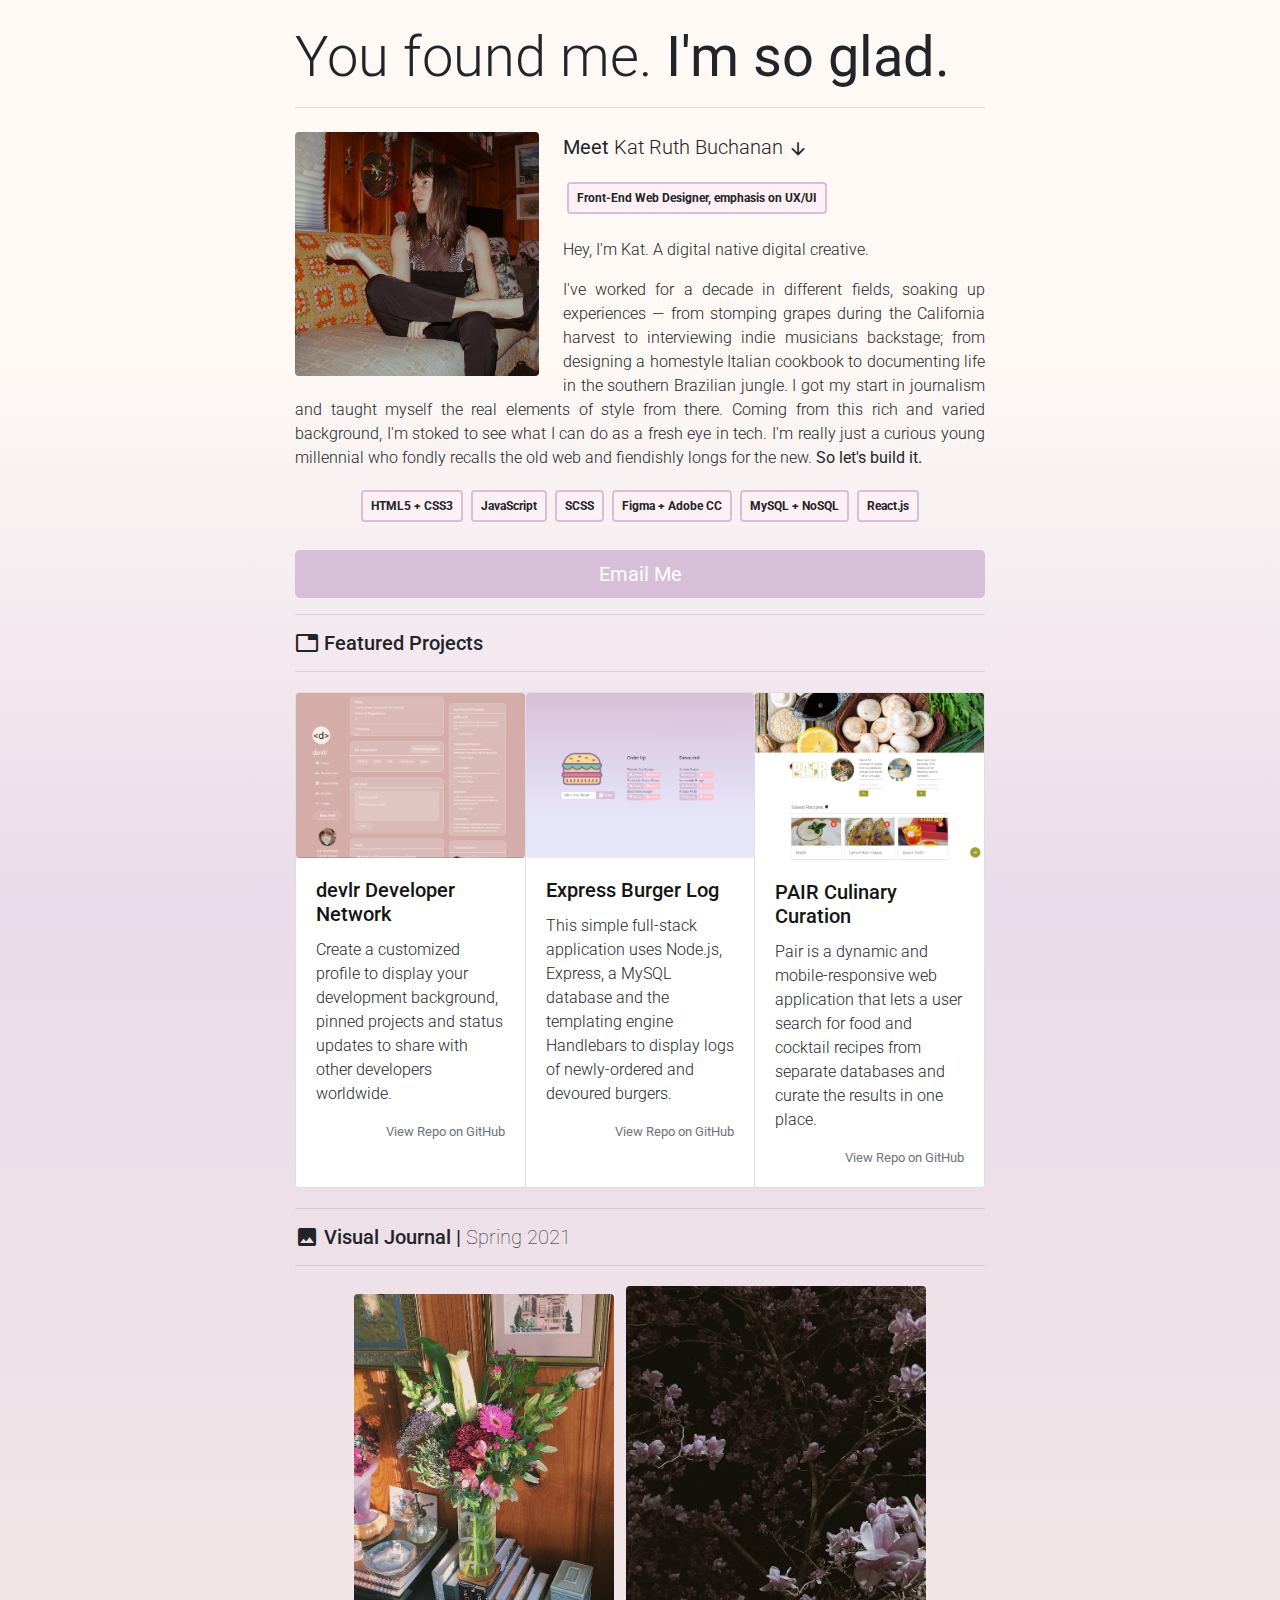
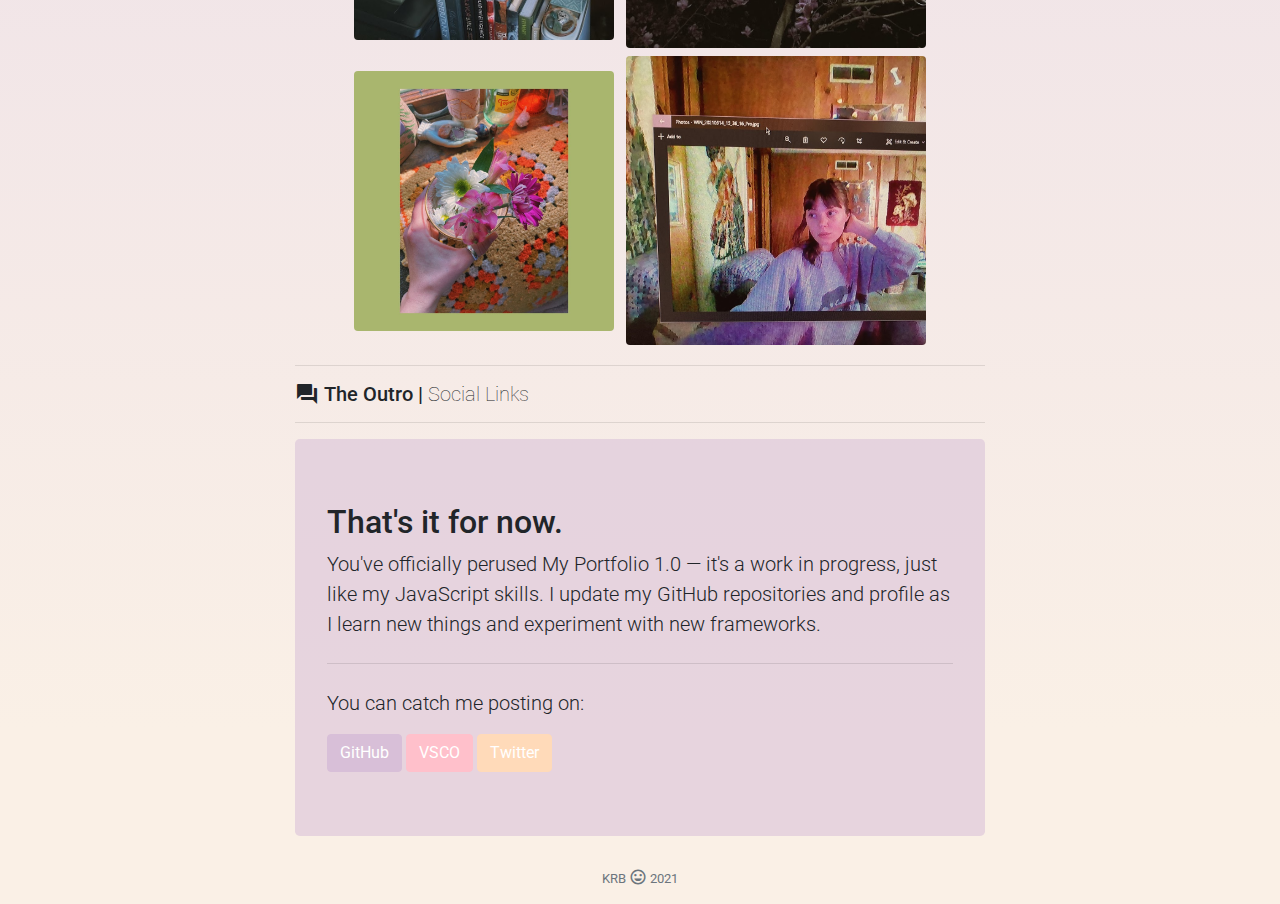
==== index.html @ ce8669d5 "copyedited" ====
<!DOCTYPE html>
<html lang="en">

<head>
  <meta charset="UTF-8">
  <meta name="viewport"
        content="width=device-width, initial-scale=1.0">
  <title>digitalNative, digitalCreative</title>
  <link rel="stylesheet"
        href="https://maxcdn.bootstrapcdn.com/bootstrap/4.0.0/css/bootstrap.min.css"
        integrity="sha384-Gn5384xqQ1aoWXA+058RXPxPg6fy4IWvTNh0E263XmFcJlSAwiGgFAW/dAiS6JXm"
        crossorigin="anonymous">
  <link rel="preconnect"
        href="https://fonts.gstatic.com">
  <link href="https://fonts.googleapis.com/css2?family=Roboto:wght@100;300;400&display=swap"
        rel="stylesheet">
  <link href="https://fonts.googleapis.com/icon?family=Material+Icons"
        rel="stylesheet">
  <link rel="stylesheet"
        href="./assets/css/style.css">
  <link rel='icon'
        href='favicon.ico'
        type='image/x-icon' />
</head>

<body>

  <!--Main Container -->
  <main class="container">
    <!-- Contains Heading + Bio Blurb-->
    <div class="row">
      <div class="col mt-4">
        <h1 class="display-4" id="heading">You found me. <strong>I'm so glad.</strong></h1>
        <hr>
        <img width="244"
             class="float-left mr-4 my-2 rounded"
             src="./assets/images/self.jpg"
             id="self"
             alt="Self portrait of Kat R. Buchanan, 27 years old, caucasian brunette.">
        <div class="my-2"
             id="bioWrapper">
          <p class="lead mt-4"><strong>Meet</strong> Kat Ruth Buchanan <span class="material-icons" style="font-size: 20px;">
            arrow_downward
            </span></p>
             <div class="badge badge-light p-2 mb-4">Front-End Web Designer, emphasis on UX/UI</div>
             <p>Hey, I'm Kat. A digital native digital creative.</p>
             <p class="text-justify">I've worked for a decade in different fields, soaking up experiences — from stomping grapes during the California harvest to interviewing indie musicians backstage; from designing a homestyle Italian cookbook to documenting life in the southern Brazilian jungle. I got my start in journalism and taught myself the real elements of style from there. Coming from this rich and varied background, I'm stoked to see what I can do as a fresh eye in tech. I'm really just a curious young millennial who fondly recalls the old web and fiendishly longs for the new. <strong>So let's build it.</strong></p>
        </div>
      </div>
    </div>
    <div class="row">
      <div class="col d-flex align-items-center justify-content-center">
        <div class="badge badge-light p-2">HTML5 + CSS3</div> <div class="badge badge-light p-2">JavaScript</div> <div class="badge badge-light p-2">SCSS</div> <div class="badge badge-light p-2">Figma + Adobe CC</div> <div class="badge badge-light p-2">MySQL + NoSQL</div> <div class="badge badge-light p-2">React.js</div>
      </div>
    </div>
    <div class="row">
      <div class="col mt-4">
        <a class="btn btn-lg btn-primary" style="width: 100%;" href="mailto:mailtokatsign@gmail.com?subject=Development%20Inquiry">Email Me</a>
      </div>
    </div>

    <!--Featured Projects Heading-->
    <section id="projects">
      <hr>
      <h5 class="card-title"><i class="material-icons"
           style="font-size: 24px">tab</i> Featured Projects</h5>
      <hr>
      <!--Featured Projects Link to GitHub-->
      <div class="card-group py-1">
        <div class="card">
        <a href="https://devlr.herokuapp.com/"
        target="_blank">
       <img class="card-img"
            src="./assets/images/ss_dev.png"
            alt="Screenshot of devlr Homepage">
       <div class="card-body">
         <h5 class="card-title">devlr Developer Network</h5>
     </a>
     <p class="card-text">Create a customized profile to display your development background, pinned projects and status updates to share with other developers worldwide.</p>
     <a href="https://github.com/liztownd/devlr"
        target="_blank"
        class="card-text text-muted small float-right jump">View Repo on GitHub</a>
      </div>
      </div>
      <div class="card">
        <a href="https://katsign-gotta-eat.herokuapp.com/"
        target="_blank">
       <img class="card-img"
            src="./assets/images/ss_brgr.png"
            href=""
            alt="Screenshot of Express Burger Log Homepage">
       <div class="card-body">
         <h5 class="card-title">Express Burger Log</h5>
     </a>
     <p class="card-text">This simple full-stack application uses Node.js, Express, a MySQL database and the templating engine Handlebars to display logs of newly-ordered and devoured burgers.</p>
     <a href="https://github.com/katsign/gotta-eat"
        target="_blank"
        class="card-text text-muted small float-right jump">View Repo on GitHub</a>
      </div>
    </div>
      <div class="card">
        <a href="https://brandyquinlan.github.io/PAIR/"
        target="_blank">
       <img class="card-img"
            src="./assets/images/ss_pair.png"
            href=""
            alt="Screenshot of PAIR Homepage">
       <div class="card-body">
         <h5 class="card-title">PAIR Culinary Curation</h5>
     </a>
     <p class="card-text">Pair is a dynamic and mobile-responsive web application that lets a user search for
       food and cocktail recipes from separate databases and curate the results in one place.</p>
     <a href="https://github.com/brandyquinlan/PAIR"
        target="_blank"
        class="card-text text-muted small float-right jump">View Repo on GitHub</a>
      </div>
    </section>

    <!--Visual Journal-->
    <section id="visual">
      <hr>
      <h5 class="card-title"><i class="material-icons"
           style="font-size: 24px">image</i> Visual Journal | <span style="font-weight: 100">Spring 2021</span></h5>
      <hr>
      <div id="imgWrapper"
           align="center">
        <img width="260"
             class="journal rounded"
             src="./assets/images/journal3.jpg"
             alt="rotating recent camera roll photo">
        <img width="300"
             class="journal rounded"
             src="./assets/images/journal6.jpg"
             alt="rotating recent camera roll photo">
        <img width="260"
             class="journal rounded"
             src="./assets/images/journal1.jpg"
             alt="rotating recent camera roll photo">
        <img width="300"
             class="journal rounded"
             src="./assets/images/journal4.jpg"
             alt="rotating recent camera roll photo">
      </div>
    </section>

    </div>
    </div>
  </main>

  <!--Footer Content-->
  <footer class="footer">
    <div class="container">
      <!--Outro and Links-->
      <hr>
      <h5 class="card-title"><i class="material-icons"
           style="font-size: 24px">forum</i> The Outro | <span style="font-weight: 100">Social Links</span></h5>
      <hr>
      <div class="jumbotron">
        <h2>That's it for now.</h2>
        <p class="lead">You've officially perused My Portfolio 1.0 — it's a work in progress, just like my JavaScript
          skills. I update my GitHub repositories and profile as I learn new things and experiment with new frameworks.
        </p>
        <hr class="my-4">
        <p class="lead">You can catch me posting on: </p><a class="btn btn-primary"
           href="https://github.com/katsign"
           target="_blank"
           role="button">GitHub</a> <a class="btn btn-secondary"
           href="https://vsco.co/neutcrew/gallery"
           target="_blank"
           role="button">VSCO</a> <a class="btn btn-light"
           href="https://twitter.com/neutcrew"
           target="_blank"
           role="button">Twitter</a>
      </div>
      <p class="text-center text-muted small">KRB <i class="material-icons"
           style="font-size: 18px">mood</i> 2021</p>
    </div>
  </footer>

</body>

</html>
---- assets/css/style.css ----
body {
  font-family: 'Roboto', sans-serif;
  font-weight: 300;
  background: rgb(254, 249, 245);
  background: linear-gradient(
    180deg,
    rgba(254, 249, 245, 1) 14%,
    rgba(216, 191, 216, 0.5558653846153846) 36%,
    rgba(250, 240, 230, 1) 93%
  );
}

.container {
  max-width: 720px;
}

.material-icons {
  display: inline-flex;
  vertical-align: text-bottom;
}

.badge-light {
  background-color: lavenderblush;
  border: 2px solid thistle;
  margin: 4px;
}

a {
  color: #141414;
}
a:hover {
  color: plum;
}

.jumbotron {
  background-color: rgba(216, 191, 216, 0.5558653846153846) !important;
}

.d-flex {
  flex-wrap: wrap;
}

#imgWrapper {
  display: inline-block;
}

.journal {
  margin: 0.25rem;
  justify-content: center;
}

/* Btn Styles Blob */
.btn-primary {
  color: white;
  background-color: thistle;
  border-color: thistle;
}
.btn-primary:hover {
  color: white;
  background-color: plum;
  border-color: plum;
}
.btn-primary:focus,
.btn-primary.focus {
  color: white;
  background-color: plum;
  border-color: plum;
  box-shadow: 0 0 0 0.2rem rgba(189, 168, 190, 0.5);
}
.btn-primary.disabled,
.btn-primary:disabled {
  color: white;
  background-color: thistle;
  border-color: thistle;
}
.btn-primary:not(:disabled):not(.disabled):active,
.btn-primary:not(:disabled):not(.disabled).active,
.show > .btn-primary.dropdown-toggle {
  color: white;
  background-color: plum;
  border-color: plum;
}
.btn-primary:not(:disabled):not(.disabled):active:focus,
.btn-primary:not(:disabled):not(.disabled).active:focus,
.show > .btn-primary.dropdown-toggle:focus {
  box-shadow: 0 0 0 0.2rem rgba(189, 168, 190, 0.5);
}

.btn-secondary {
  color: white;
  background-color: pink;
  border-color: pink;
}
.btn-secondary:hover {
  color: white;
  background-color: palevioletred;
  border-color: palevioletred;
}
.btn-secondary:focus,
.btn-secondary.focus {
  color: white;
  background-color: palevioletred;
  border-color: palevioletred;
  box-shadow: 0 0 0 0.2rem rgba(189, 168, 190, 0.5);
}
.btn-secondary.disabled,
.btn-secondary:disabled {
  color: white;
  background-color: pink;
  border-color: pink;
}
.btn-secondary:not(:disabled):not(.disabled):active,
.btn-secondary:not(:disabled):not(.disabled).active,
.show > .btn-secondary.dropdown-toggle {
  color: white;
  background-color: palevioletred;
  border-color: palevioletred;
}
.btn-secondary:not(:disabled):not(.disabled):active:focus,
.btn-secondary:not(:disabled):not(.disabled).active:focus,
.show > .btn-secondary.dropdown-toggle:focus {
  box-shadow: 0 0 0 0.2rem rgba(189, 168, 190, 0.5);
}

.btn-light {
  color: white;
  background-color: peachpuff;
  border-color: peachpuff;
}
.btn-light:hover {
  color: white;
  background-color: lightsalmon;
  border-color: lightsalmon;
}
.btn-light:focus,
.btn-light.focus {
  color: white;
  background-color: lightsalmon;
  border-color: lightsalmon;
  box-shadow: 0 0 0 0.2rem rgba(189, 168, 190, 0.5);
}
.btn-light.disabled,
.btn-light:disabled {
  color: white;
  background-color: peachpuff;
  border-color: peachpuff;
}
.btn-light:not(:disabled):not(.disabled):active,
.btn-light:not(:disabled):not(.disabled).active,
.show > .btn-light.dropdown-toggle {
  color: white;
  background-color: lightsalmon;
  border-color: lightsalmon;
}
.btn-light:not(:disabled):not(.disabled):active:focus,
.btn-light:not(:disabled):not(.disabled).active:focus,
.show > .btn-light.dropdown-toggle:focus {
  box-shadow: 0 0 0 0.2rem rgba(189, 168, 190, 0.5);
}

@media (max-width: 656px) {
  .journal {
    width: 100%;
    margin: 0.25rem;
  }
}

@media (max-width: 420px) {
  #self {
    float: none;
    width: 100%;
  }
  .display-4 {
    font-size: 28px;
  }
}
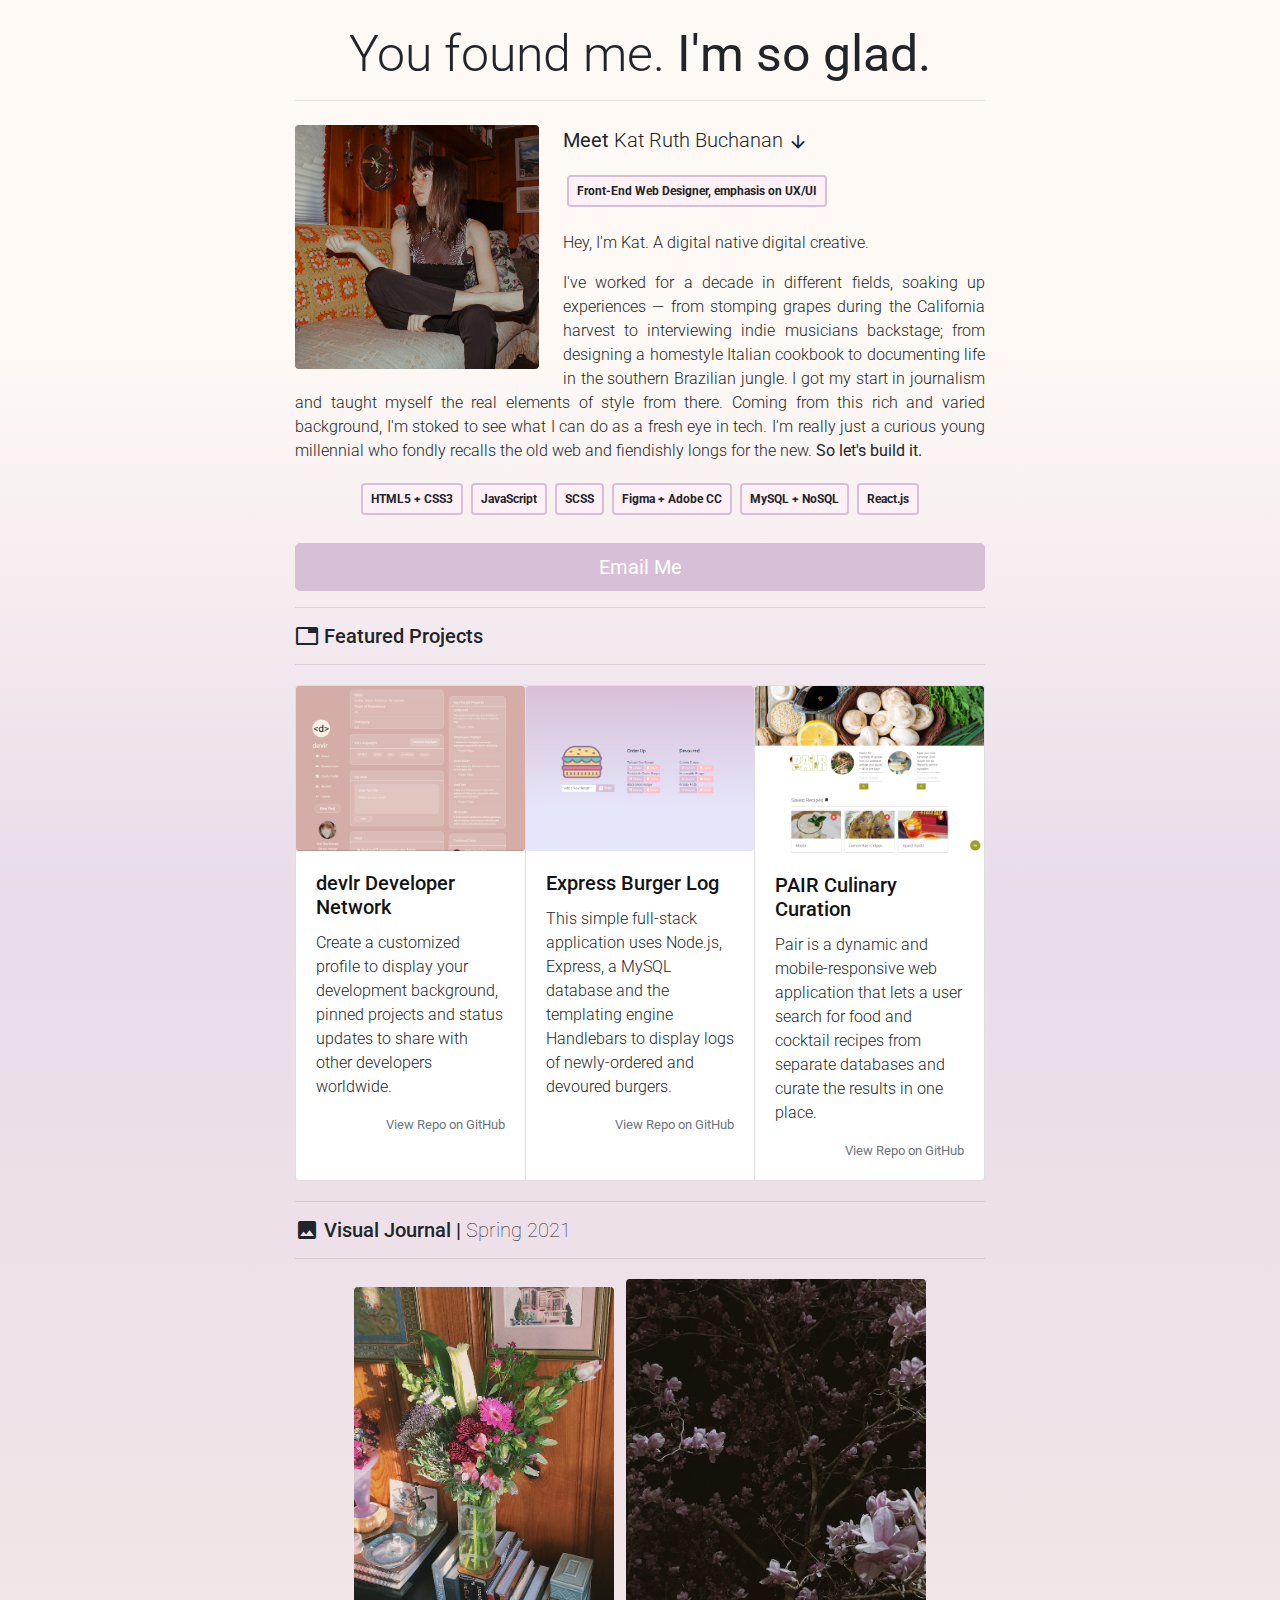
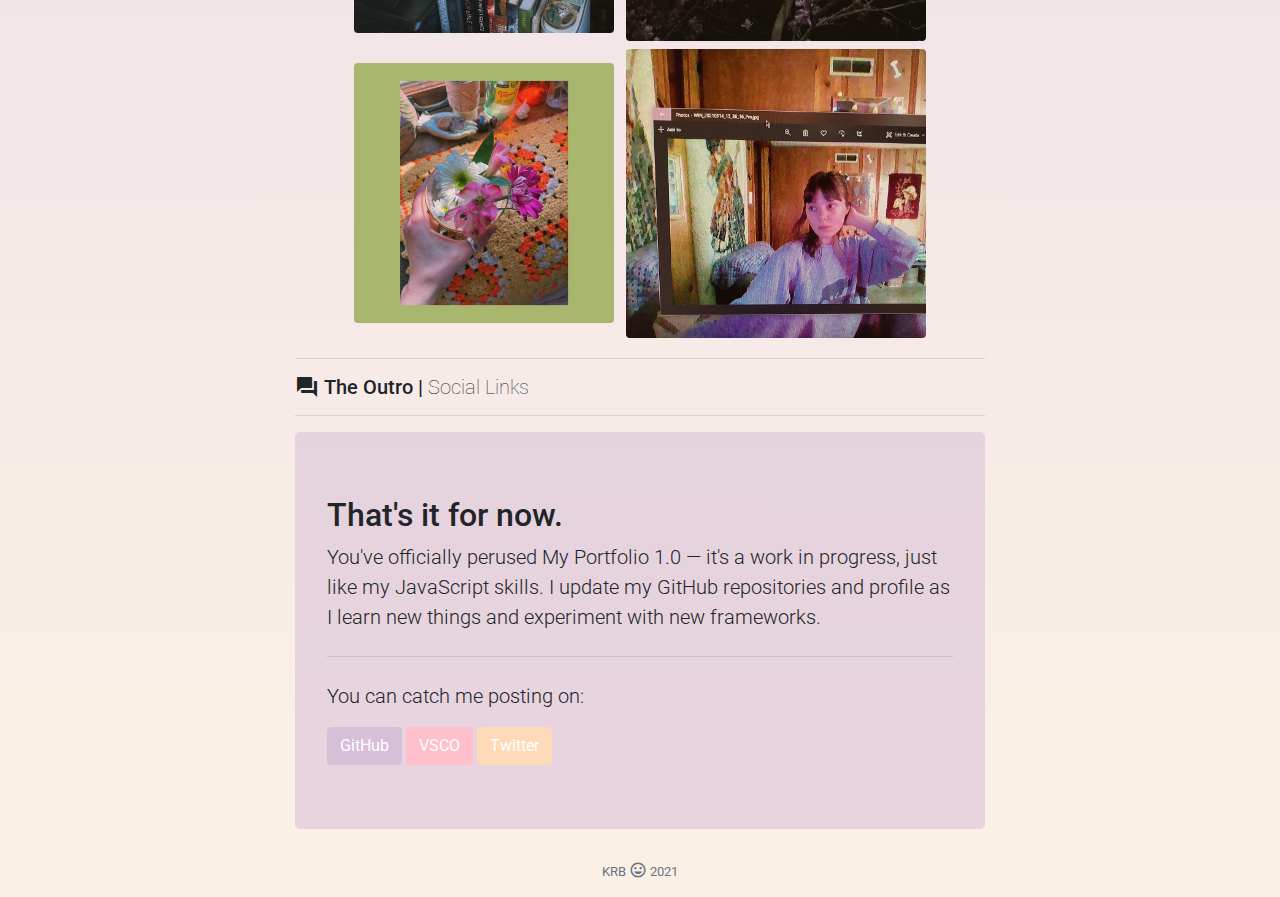
==== commit 6e6e0948: "fixed responsive scaling" ====
--- a/index.html
+++ b/index.html
@@ -29,7 +29,7 @@
   <main class="container">
     <!-- Contains Heading + Bio Blurb-->
     <div class="row">
-      <div class="col mt-4">
+      <div class="col mt-4" id="bio">
         <h1 class="display-4" id="heading">You found me. <strong>I'm so glad.</strong></h1>
         <hr>
         <img width="244"
--- a/assets/css/style.css
+++ b/assets/css/style.css
@@ -38,6 +38,11 @@
 
 .d-flex {
   flex-wrap: wrap;
+}
+
+.display-4 {
+  font-size: 50px;
+  text-align: center;
 }
 
 #imgWrapper {
@@ -163,14 +168,25 @@
     width: 100%;
     margin: 0.25rem;
   }
+  .display-4 {
+    font-size: 44px;
+  }
+}
+
+@media (max-width: 580px) {
+  #self {
+    width:100%;
+  }
+  #bio {
+    text-align: center;
+  }
+  .display-4 {
+    font-size: 36px;
+  }
 }
 
 @media (max-width: 420px) {
-  #self {
-    float: none;
-    width: 100%;
-  }
   .display-4 {
-    font-size: 28px;
+    font-size: 30px;
   }
 }
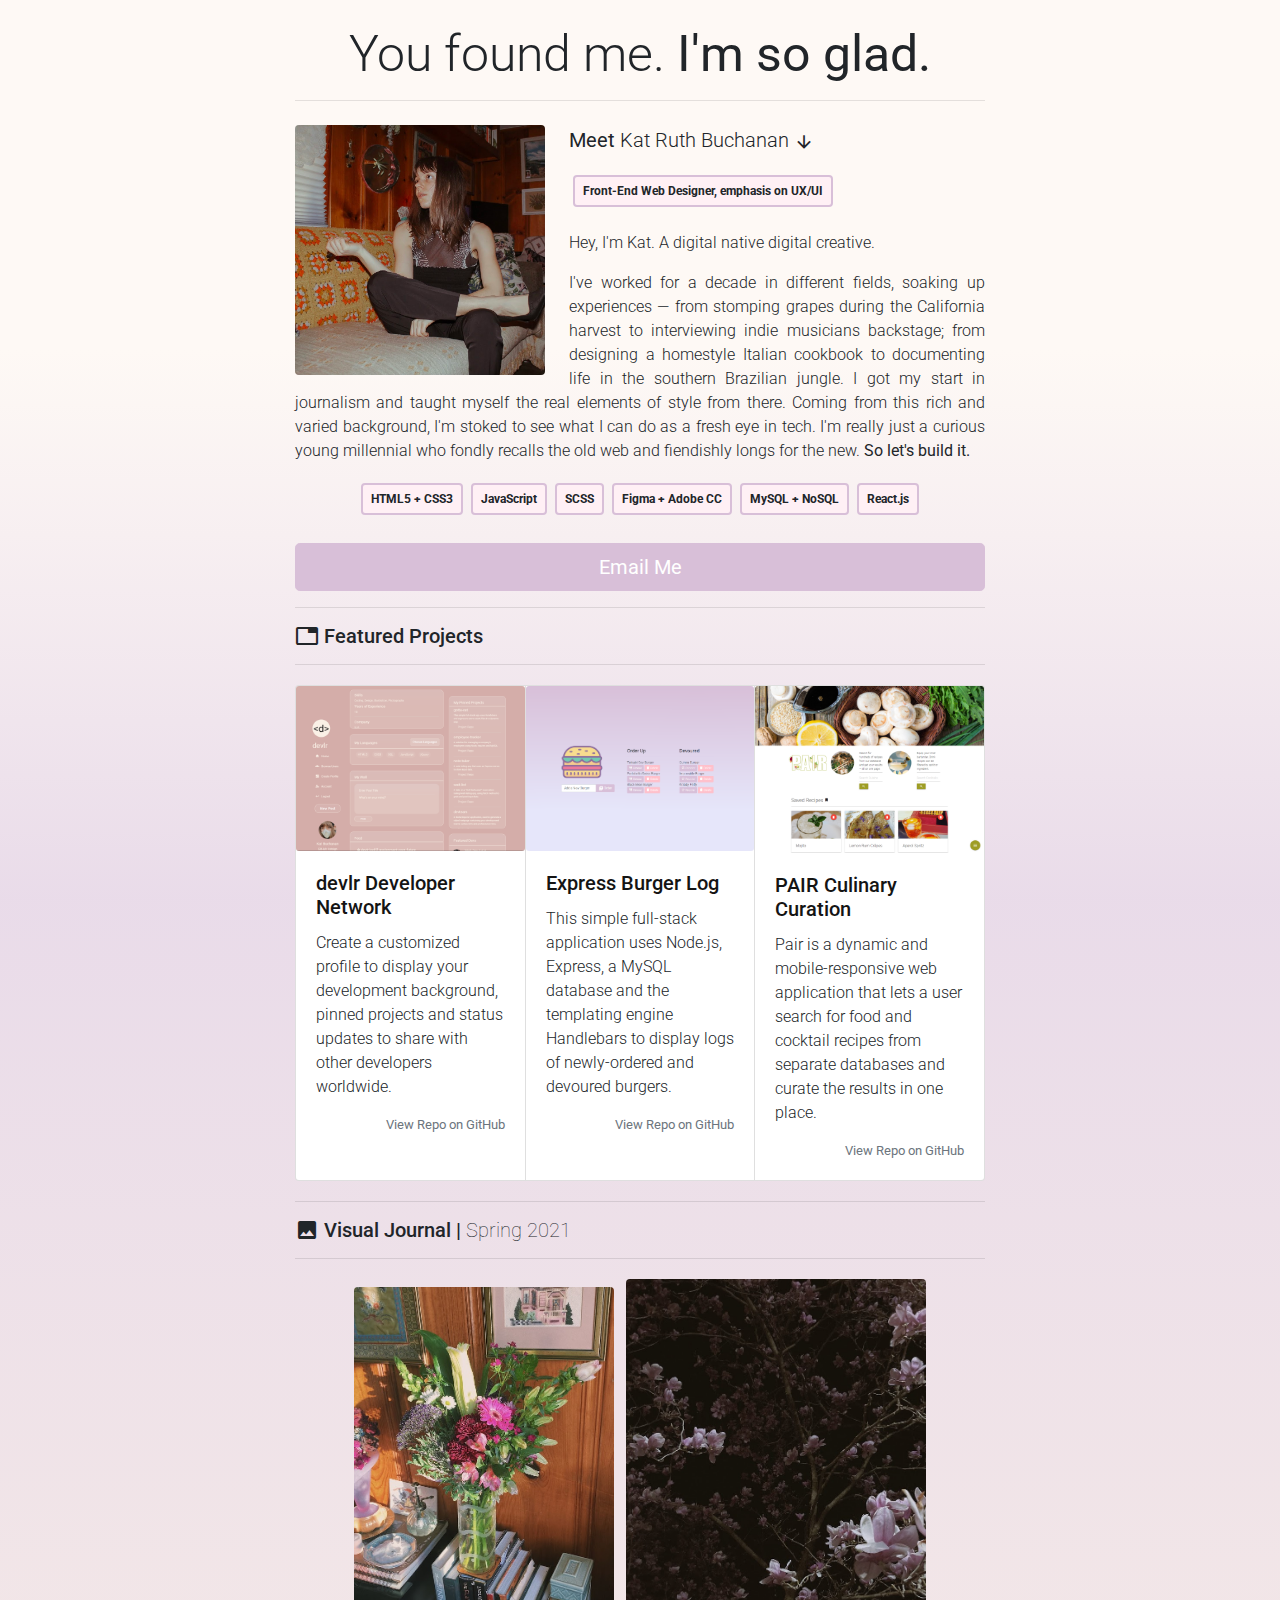
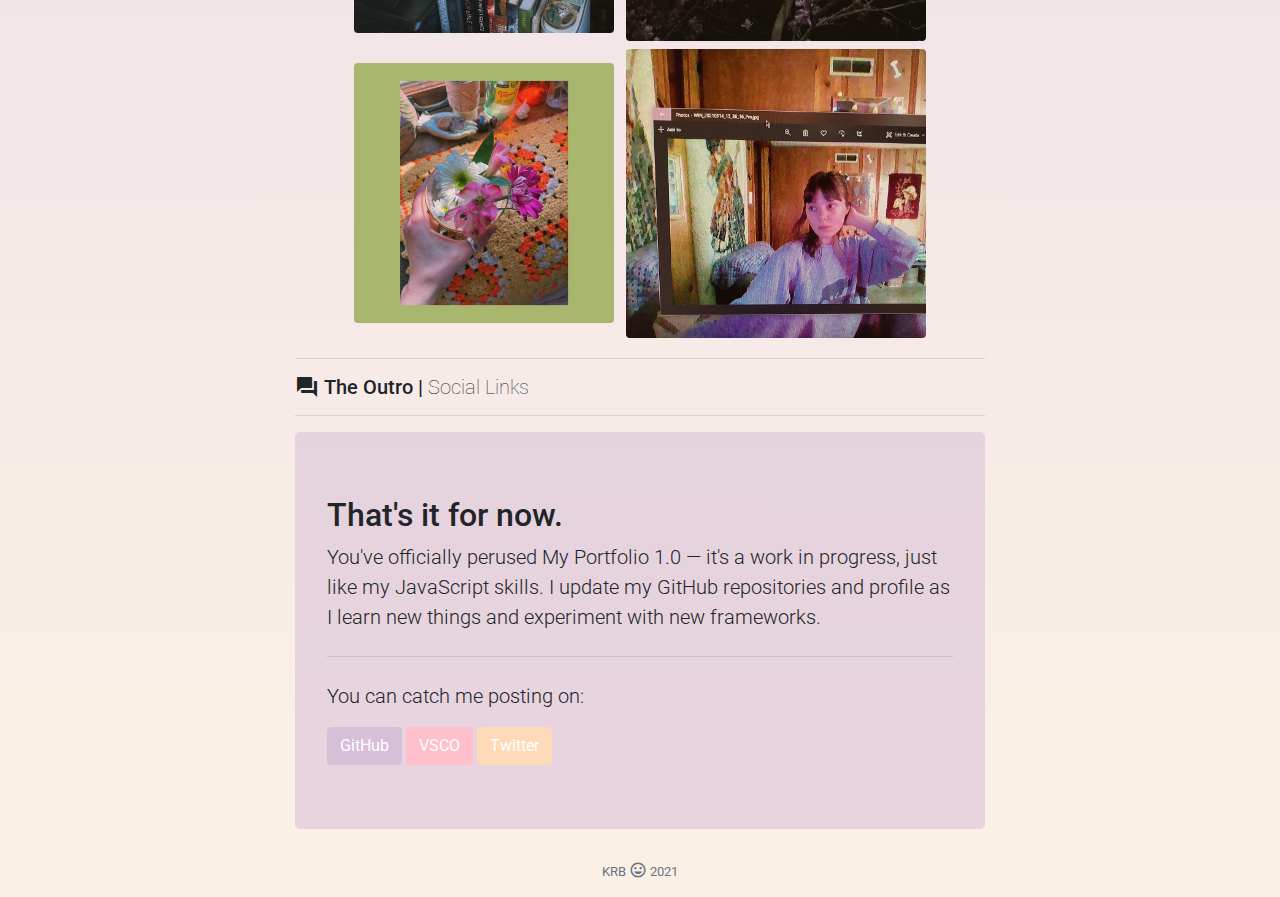
==== commit e7f5e17c: "polishing" ====
--- a/index.html
+++ b/index.html
@@ -32,7 +32,7 @@
       <div class="col mt-4" id="bio">
         <h1 class="display-4" id="heading">You found me. <strong>I'm so glad.</strong></h1>
         <hr>
-        <img width="244"
+        <img width="250"
              class="float-left mr-4 my-2 rounded"
              src="./assets/images/self.jpg"
              id="self"
--- a/assets/css/style.css
+++ b/assets/css/style.css
@@ -187,6 +187,6 @@
 
 @media (max-width: 420px) {
   .display-4 {
-    font-size: 30px;
+    font-size: 28px;
   }
 }
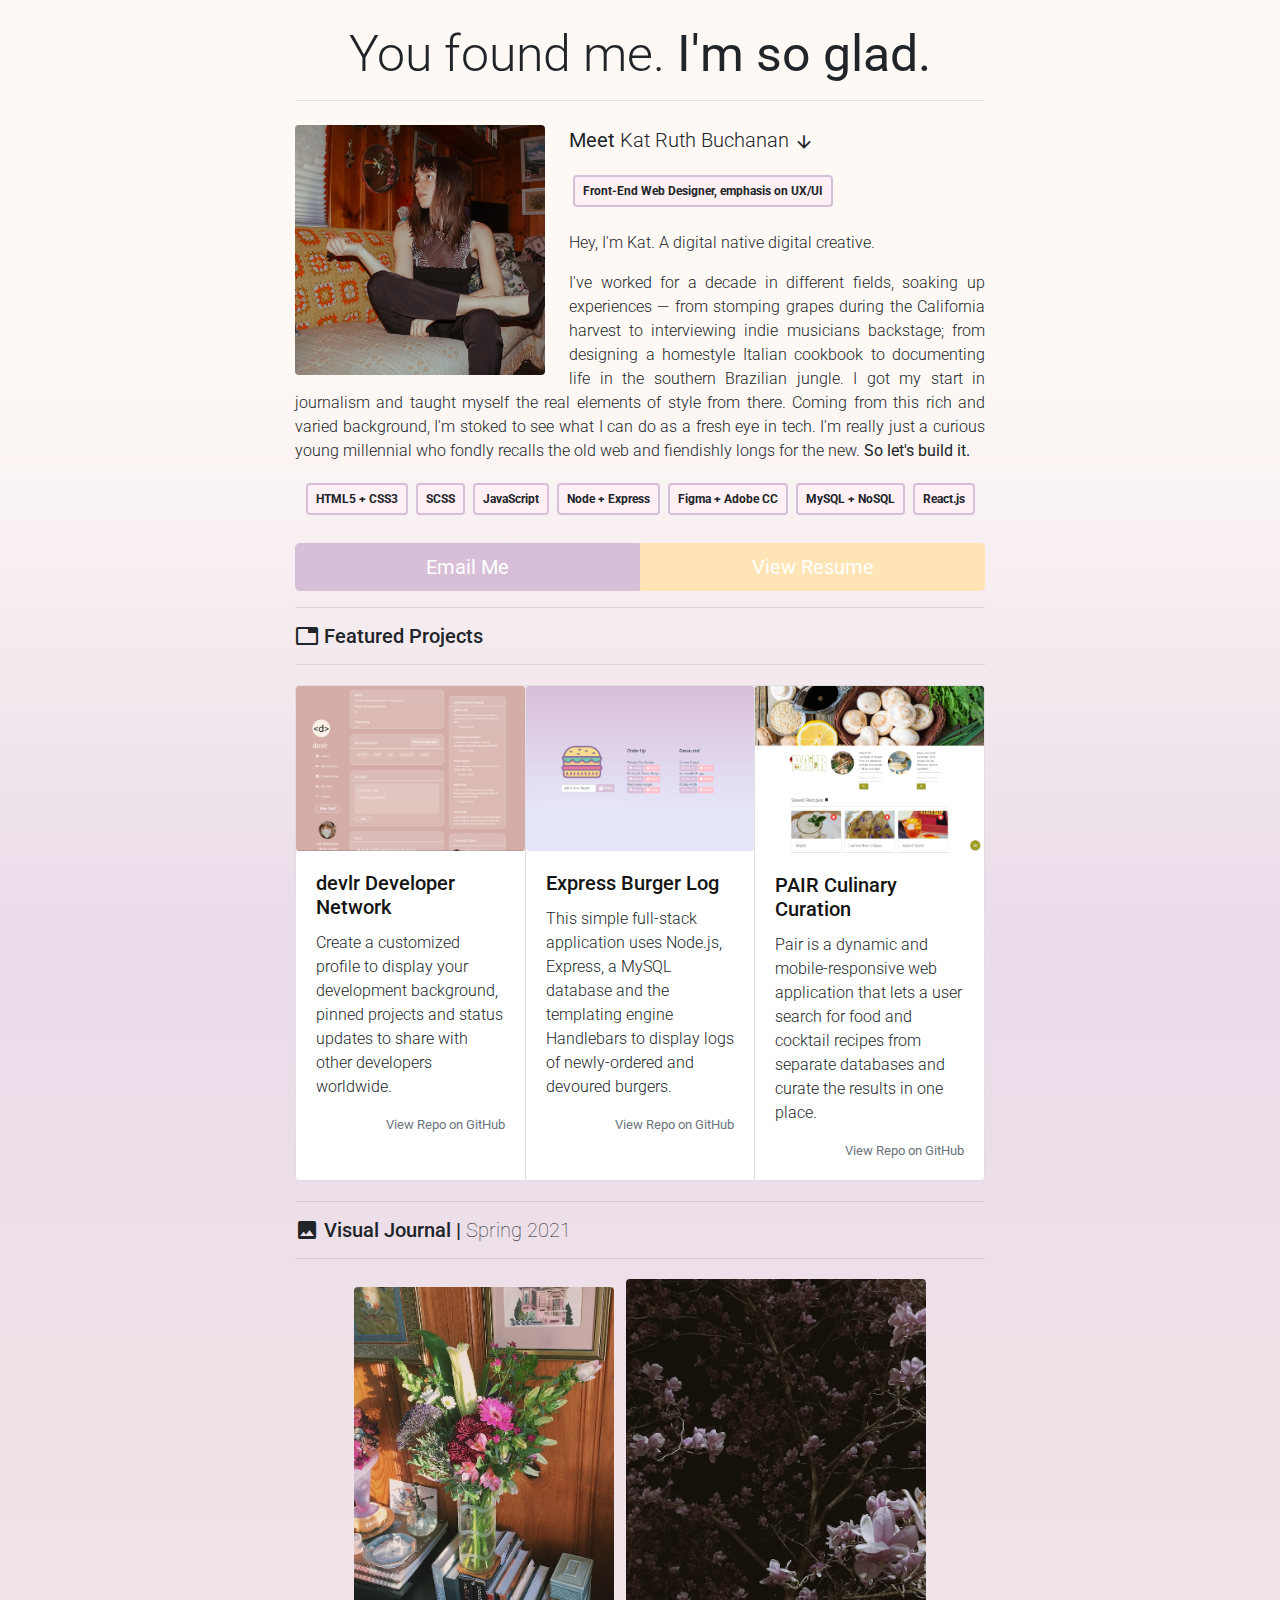
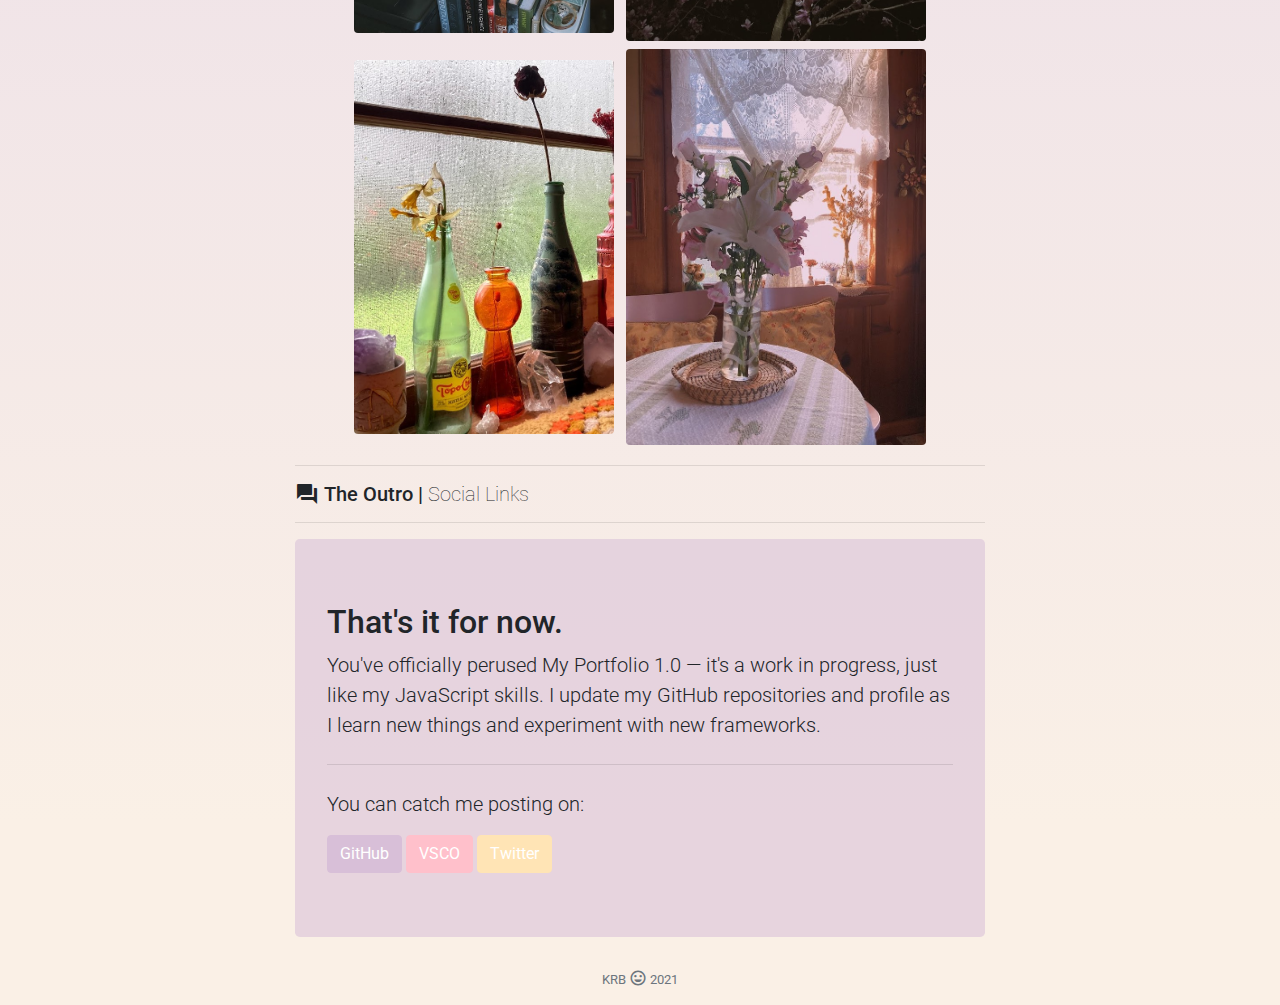
==== commit 5da3fc36: "added resume" ====
--- a/index.html
+++ b/index.html
@@ -50,14 +50,15 @@
     </div>
     <div class="row">
       <div class="col d-flex align-items-center justify-content-center">
-        <div class="badge badge-light p-2">HTML5 + CSS3</div> <div class="badge badge-light p-2">JavaScript</div> <div class="badge badge-light p-2">SCSS</div> <div class="badge badge-light p-2">Figma + Adobe CC</div> <div class="badge badge-light p-2">MySQL + NoSQL</div> <div class="badge badge-light p-2">React.js</div>
+        <div class="badge badge-light p-2">HTML5 + CSS3</div> <div class="badge badge-light p-2">SCSS</div> <div class="badge badge-light p-2">JavaScript</div> <div class="badge badge-light p-2">Node + Express</div> <div class="badge badge-light p-2">Figma + Adobe CC</div> <div class="badge badge-light p-2">MySQL + NoSQL</div> <div class="badge badge-light p-2">React.js</div>
       </div>
     </div>
     <div class="row">
-      <div class="col mt-4">
-        <a class="btn btn-lg btn-primary" style="width: 100%;" href="mailto:mailtokatsign@gmail.com?subject=Development%20Inquiry">Email Me</a>
+      <div class="col d-flex align-items-center justify-content-center mt-4">
+        <a class="btn btn-lg btn-primary" style="width:50%; border-top-right-radius: 0px; border-bottom-right-radius: 0px;" href="mailto:mailtokatsign@gmail.com?subject=Development%20Inquiry">Email Me</a>
+          <a class="btn btn-lg btn-light" style="width:50%; border-top-left-radius: 0px; border-bottom-left-radius: 0px;" target="_blank" href="/assets/KRB_Resume_Spring21.pdf">View Resume</a>
+        </div>
       </div>
-    </div>
 
     <!--Featured Projects Heading-->
     <section id="projects">
--- a/assets/css/style.css
+++ b/assets/css/style.css
@@ -129,37 +129,73 @@
 
 .btn-light {
   color: white;
+  background-color: moccasin;
+  border-color: moccasin;
+}
+.btn-light:hover {
+  color: white;
   background-color: peachpuff;
   border-color: peachpuff;
 }
-.btn-light:hover {
-  color: white;
-  background-color: lightsalmon;
-  border-color: lightsalmon;
-}
 .btn-light:focus,
 .btn-light.focus {
   color: white;
-  background-color: lightsalmon;
-  border-color: lightsalmon;
+  background-color: peachpuff;
+  border-color: peachpuff;
   box-shadow: 0 0 0 0.2rem rgba(189, 168, 190, 0.5);
 }
 .btn-light.disabled,
 .btn-light:disabled {
   color: white;
-  background-color: peachpuff;
-  border-color: peachpuff;
+  background-color: moccasin;
+  border-color: moccasin;
 }
 .btn-light:not(:disabled):not(.disabled):active,
 .btn-light:not(:disabled):not(.disabled).active,
 .show > .btn-light.dropdown-toggle {
   color: white;
-  background-color: lightsalmon;
-  border-color: lightsalmon;
+  background-color: peachpuff;
+  border-color: peachpuff;
 }
 .btn-light:not(:disabled):not(.disabled):active:focus,
 .btn-light:not(:disabled):not(.disabled).active:focus,
 .show > .btn-light.dropdown-toggle:focus {
+  box-shadow: 0 0 0 0.2rem rgba(189, 168, 190, 0.5);
+}
+
+.btn-dark {
+  color: white;
+  background-color: thistle;
+  border-color: thistle;
+}
+.btn-dark:hover {
+  color: white;
+  background-color: plum;
+  border-color: plum;
+}
+.btn-dark:focus,
+.btn-dark.focus {
+  color: white;
+  background-color: plum;
+  border-color: plum;
+  box-shadow: 0 0 0 0.2rem rgba(189, 168, 190, 0.5);
+}
+.btn-dark.disabled,
+.btn-dark:disabled {
+  color: white;
+  background-color: thistle;
+  border-color: thistle;
+}
+.btn-dark:not(:disabled):not(.disabled):active,
+.btn-dark:not(:disabled):not(.disabled).active,
+.show > .btn-dark.dropdown-toggle {
+  color: white;
+  background-color: plum;
+  border-color: plum;
+}
+.btn-dark:not(:disabled):not(.disabled):active:focus,
+.btn-dark:not(:disabled):not(.disabled).active:focus,
+.show > .btn-dark.dropdown-toggle:focus {
   box-shadow: 0 0 0 0.2rem rgba(189, 168, 190, 0.5);
 }
 
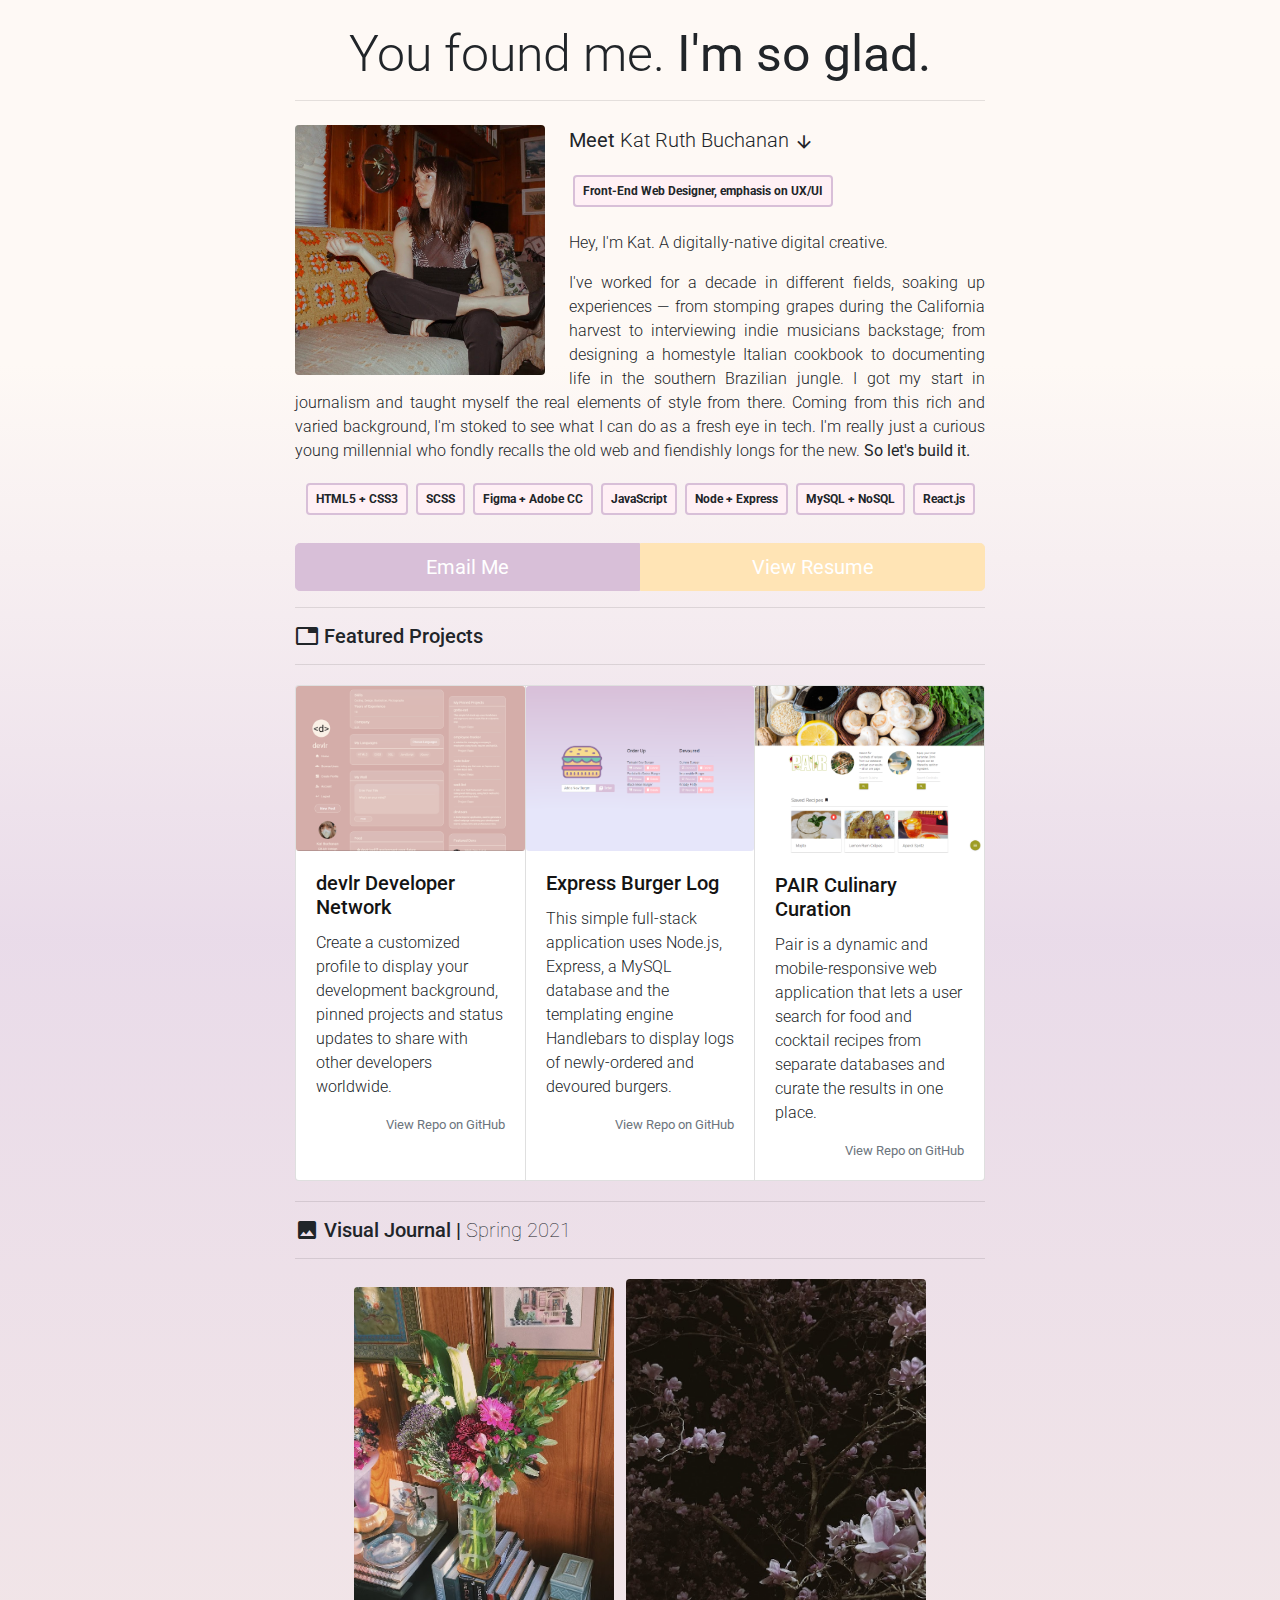
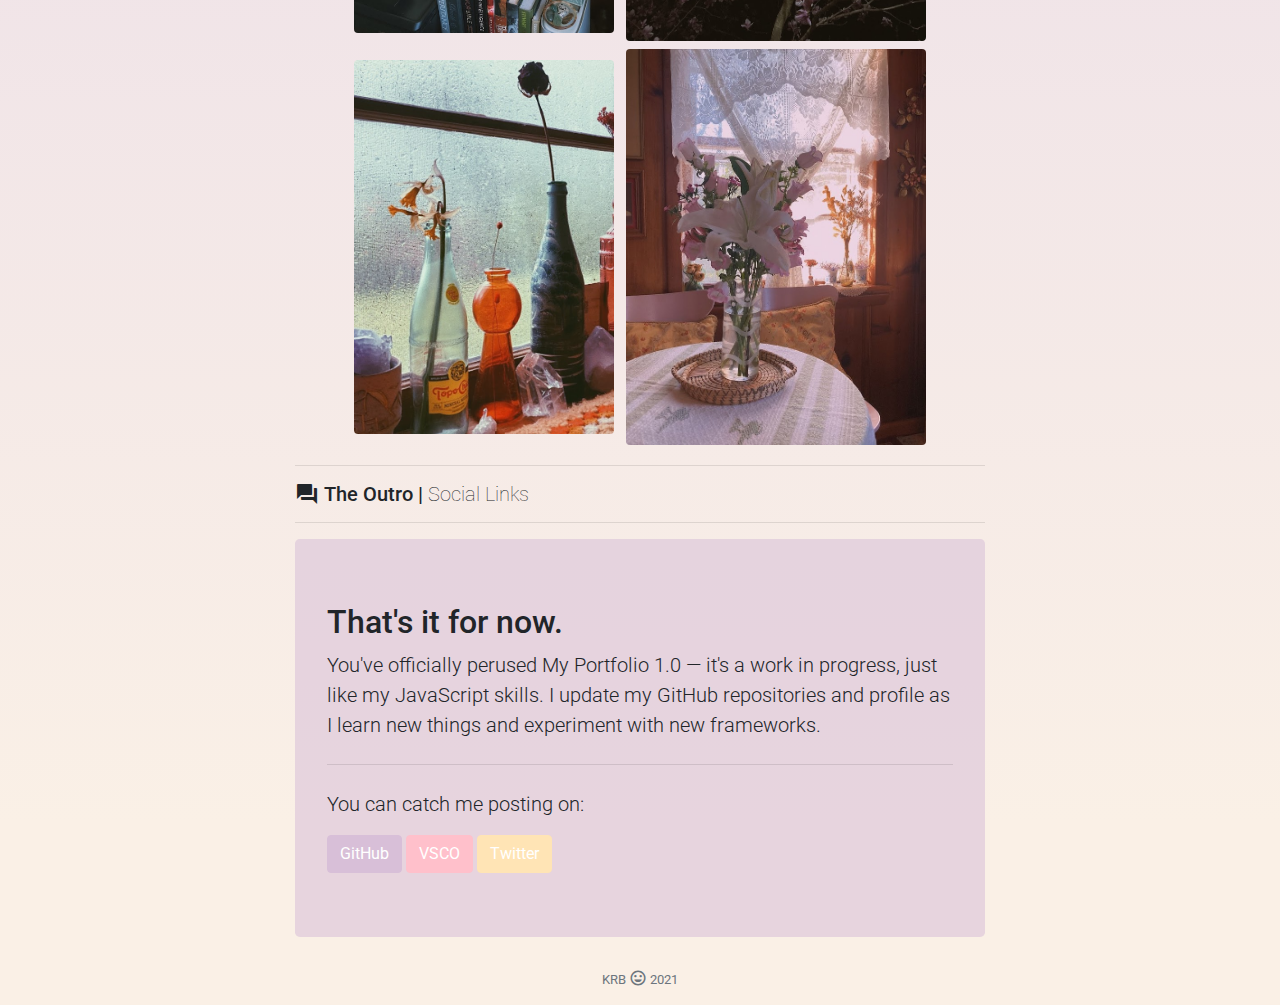
==== commit 00ed13b8: "polishing" ====
--- a/index.html
+++ b/index.html
@@ -43,20 +43,20 @@
             arrow_downward
             </span></p>
              <div class="badge badge-light p-2 mb-4">Front-End Web Designer, emphasis on UX/UI</div>
-             <p>Hey, I'm Kat. A digital native digital creative.</p>
+             <p>Hey, I'm Kat. A digitally-native digital creative.</p>
              <p class="text-justify">I've worked for a decade in different fields, soaking up experiences — from stomping grapes during the California harvest to interviewing indie musicians backstage; from designing a homestyle Italian cookbook to documenting life in the southern Brazilian jungle. I got my start in journalism and taught myself the real elements of style from there. Coming from this rich and varied background, I'm stoked to see what I can do as a fresh eye in tech. I'm really just a curious young millennial who fondly recalls the old web and fiendishly longs for the new. <strong>So let's build it.</strong></p>
         </div>
       </div>
     </div>
     <div class="row">
       <div class="col d-flex align-items-center justify-content-center">
-        <div class="badge badge-light p-2">HTML5 + CSS3</div> <div class="badge badge-light p-2">SCSS</div> <div class="badge badge-light p-2">JavaScript</div> <div class="badge badge-light p-2">Node + Express</div> <div class="badge badge-light p-2">Figma + Adobe CC</div> <div class="badge badge-light p-2">MySQL + NoSQL</div> <div class="badge badge-light p-2">React.js</div>
+        <div class="badge badge-light p-2">HTML5 + CSS3</div> <div class="badge badge-light p-2">SCSS</div> <div class="badge badge-light p-2">Figma + Adobe CC</div> <div class="badge badge-light p-2">JavaScript</div> <div class="badge badge-light p-2">Node + Express</div> <div class="badge badge-light p-2">MySQL + NoSQL</div> <div class="badge badge-light p-2">React.js</div>
       </div>
     </div>
     <div class="row">
       <div class="col d-flex align-items-center justify-content-center mt-4">
         <a class="btn btn-lg btn-primary" style="width:50%; border-top-right-radius: 0px; border-bottom-right-radius: 0px;" href="mailto:mailtokatsign@gmail.com?subject=Development%20Inquiry">Email Me</a>
-          <a class="btn btn-lg btn-light" style="width:50%; border-top-left-radius: 0px; border-bottom-left-radius: 0px;" target="_blank" href="/assets/KRB_Resume_Spring21.pdf">View Resume</a>
+          <a type="application/pdf" class="btn btn-lg btn-light" style="width:50%; border-top-left-radius: 0px; border-bottom-left-radius: 0px;" target="_blank" href="assets/KRB_Resume_Spring21.pdf">View Resume</a>
         </div>
       </div>
 
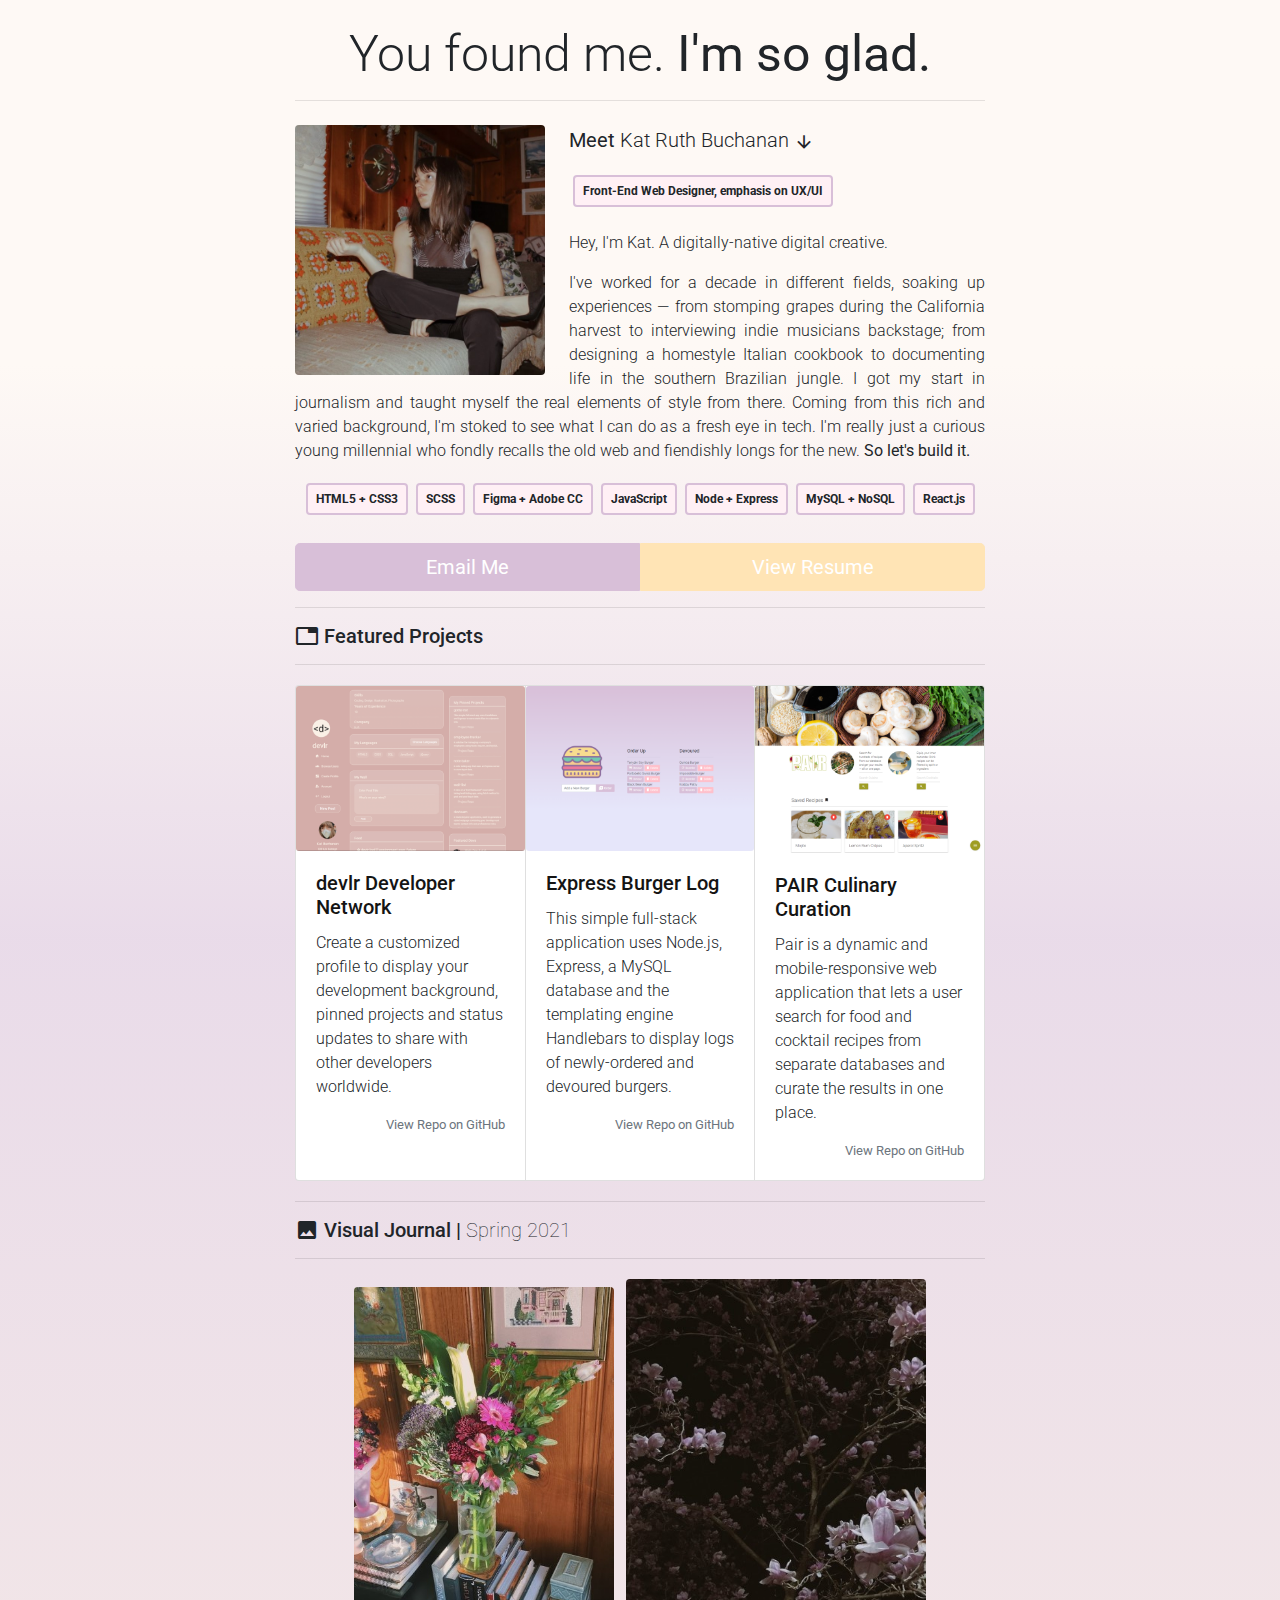
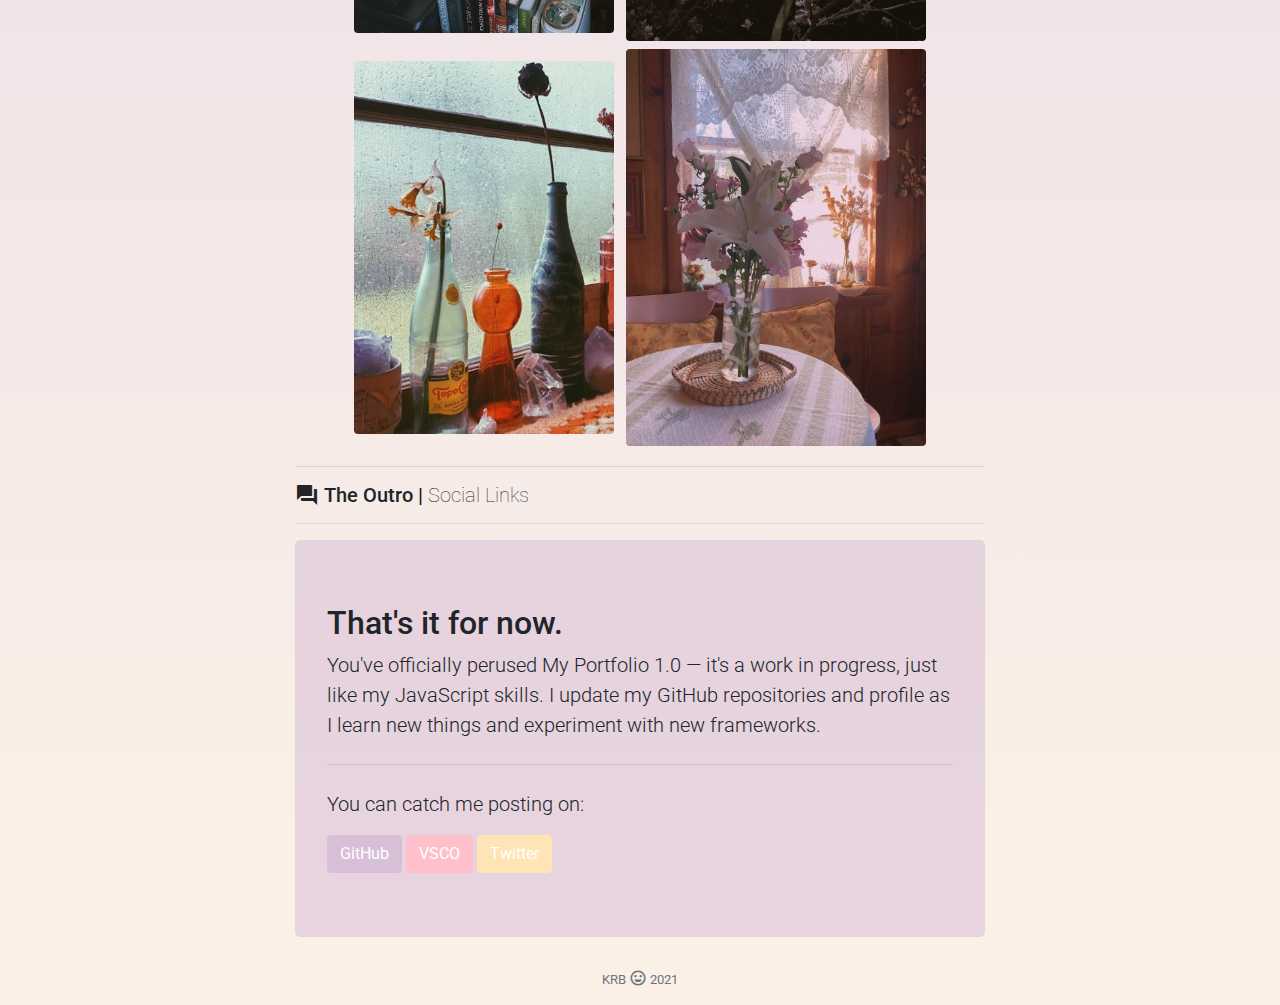
==== commit 9f2cd0b7: "edits for web performance" ====
--- a/index.html
+++ b/index.html
@@ -1,183 +1,290 @@
 <!DOCTYPE html>
 <html lang="en">
-
-<head>
-  <meta charset="UTF-8">
-  <meta name="viewport"
-        content="width=device-width, initial-scale=1.0">
-  <title>digitalNative, digitalCreative</title>
-  <link rel="stylesheet"
-        href="https://maxcdn.bootstrapcdn.com/bootstrap/4.0.0/css/bootstrap.min.css"
-        integrity="sha384-Gn5384xqQ1aoWXA+058RXPxPg6fy4IWvTNh0E263XmFcJlSAwiGgFAW/dAiS6JXm"
-        crossorigin="anonymous">
-  <link rel="preconnect"
-        href="https://fonts.gstatic.com">
-  <link href="https://fonts.googleapis.com/css2?family=Roboto:wght@100;300;400&display=swap"
-        rel="stylesheet">
-  <link href="https://fonts.googleapis.com/icon?family=Material+Icons"
-        rel="stylesheet">
-  <link rel="stylesheet"
-        href="./assets/css/style.css">
-  <link rel='icon'
-        href='favicon.ico'
-        type='image/x-icon' />
-</head>
-
-<body>
-
-  <!--Main Container -->
-  <main class="container">
-    <!-- Contains Heading + Bio Blurb-->
-    <div class="row">
-      <div class="col mt-4" id="bio">
-        <h1 class="display-4" id="heading">You found me. <strong>I'm so glad.</strong></h1>
-        <hr>
-        <img width="250"
-             class="float-left mr-4 my-2 rounded"
-             src="./assets/images/self.jpg"
-             id="self"
-             alt="Self portrait of Kat R. Buchanan, 27 years old, caucasian brunette.">
-        <div class="my-2"
-             id="bioWrapper">
-          <p class="lead mt-4"><strong>Meet</strong> Kat Ruth Buchanan <span class="material-icons" style="font-size: 20px;">
-            arrow_downward
-            </span></p>
-             <div class="badge badge-light p-2 mb-4">Front-End Web Designer, emphasis on UX/UI</div>
-             <p>Hey, I'm Kat. A digitally-native digital creative.</p>
-             <p class="text-justify">I've worked for a decade in different fields, soaking up experiences — from stomping grapes during the California harvest to interviewing indie musicians backstage; from designing a homestyle Italian cookbook to documenting life in the southern Brazilian jungle. I got my start in journalism and taught myself the real elements of style from there. Coming from this rich and varied background, I'm stoked to see what I can do as a fresh eye in tech. I'm really just a curious young millennial who fondly recalls the old web and fiendishly longs for the new. <strong>So let's build it.</strong></p>
-        </div>
-      </div>
-    </div>
-    <div class="row">
-      <div class="col d-flex align-items-center justify-content-center">
-        <div class="badge badge-light p-2">HTML5 + CSS3</div> <div class="badge badge-light p-2">SCSS</div> <div class="badge badge-light p-2">Figma + Adobe CC</div> <div class="badge badge-light p-2">JavaScript</div> <div class="badge badge-light p-2">Node + Express</div> <div class="badge badge-light p-2">MySQL + NoSQL</div> <div class="badge badge-light p-2">React.js</div>
-      </div>
-    </div>
-    <div class="row">
-      <div class="col d-flex align-items-center justify-content-center mt-4">
-        <a class="btn btn-lg btn-primary" style="width:50%; border-top-right-radius: 0px; border-bottom-right-radius: 0px;" href="mailto:mailtokatsign@gmail.com?subject=Development%20Inquiry">Email Me</a>
-          <a type="application/pdf" class="btn btn-lg btn-light" style="width:50%; border-top-left-radius: 0px; border-bottom-left-radius: 0px;" target="_blank" href="assets/KRB_Resume_Spring21.pdf">View Resume</a>
-        </div>
-      </div>
-
-    <!--Featured Projects Heading-->
-    <section id="projects">
-      <hr>
-      <h5 class="card-title"><i class="material-icons"
-           style="font-size: 24px">tab</i> Featured Projects</h5>
-      <hr>
-      <!--Featured Projects Link to GitHub-->
-      <div class="card-group py-1">
-        <div class="card">
-        <a href="https://devlr.herokuapp.com/"
-        target="_blank">
-       <img class="card-img"
-            src="./assets/images/ss_dev.png"
-            alt="Screenshot of devlr Homepage">
-       <div class="card-body">
-         <h5 class="card-title">devlr Developer Network</h5>
-     </a>
-     <p class="card-text">Create a customized profile to display your development background, pinned projects and status updates to share with other developers worldwide.</p>
-     <a href="https://github.com/liztownd/devlr"
-        target="_blank"
-        class="card-text text-muted small float-right jump">View Repo on GitHub</a>
-      </div>
-      </div>
-      <div class="card">
-        <a href="https://katsign-gotta-eat.herokuapp.com/"
-        target="_blank">
-       <img class="card-img"
-            src="./assets/images/ss_brgr.png"
-            href=""
-            alt="Screenshot of Express Burger Log Homepage">
-       <div class="card-body">
-         <h5 class="card-title">Express Burger Log</h5>
-     </a>
-     <p class="card-text">This simple full-stack application uses Node.js, Express, a MySQL database and the templating engine Handlebars to display logs of newly-ordered and devoured burgers.</p>
-     <a href="https://github.com/katsign/gotta-eat"
-        target="_blank"
-        class="card-text text-muted small float-right jump">View Repo on GitHub</a>
-      </div>
-    </div>
-      <div class="card">
-        <a href="https://brandyquinlan.github.io/PAIR/"
-        target="_blank">
-       <img class="card-img"
-            src="./assets/images/ss_pair.png"
-            href=""
-            alt="Screenshot of PAIR Homepage">
-       <div class="card-body">
-         <h5 class="card-title">PAIR Culinary Curation</h5>
-     </a>
-     <p class="card-text">Pair is a dynamic and mobile-responsive web application that lets a user search for
-       food and cocktail recipes from separate databases and curate the results in one place.</p>
-     <a href="https://github.com/brandyquinlan/PAIR"
-        target="_blank"
-        class="card-text text-muted small float-right jump">View Repo on GitHub</a>
-      </div>
-    </section>
-
-    <!--Visual Journal-->
-    <section id="visual">
-      <hr>
-      <h5 class="card-title"><i class="material-icons"
-           style="font-size: 24px">image</i> Visual Journal | <span style="font-weight: 100">Spring 2021</span></h5>
-      <hr>
-      <div id="imgWrapper"
-           align="center">
-        <img width="260"
-             class="journal rounded"
-             src="./assets/images/journal3.jpg"
-             alt="rotating recent camera roll photo">
-        <img width="300"
-             class="journal rounded"
-             src="./assets/images/journal6.jpg"
-             alt="rotating recent camera roll photo">
-        <img width="260"
-             class="journal rounded"
-             src="./assets/images/journal1.jpg"
-             alt="rotating recent camera roll photo">
-        <img width="300"
-             class="journal rounded"
-             src="./assets/images/journal4.jpg"
-             alt="rotating recent camera roll photo">
-      </div>
-    </section>
-
-    </div>
-    </div>
-  </main>
-
-  <!--Footer Content-->
-  <footer class="footer">
-    <div class="container">
-      <!--Outro and Links-->
-      <hr>
-      <h5 class="card-title"><i class="material-icons"
-           style="font-size: 24px">forum</i> The Outro | <span style="font-weight: 100">Social Links</span></h5>
-      <hr>
-      <div class="jumbotron">
-        <h2>That's it for now.</h2>
-        <p class="lead">You've officially perused My Portfolio 1.0 — it's a work in progress, just like my JavaScript
-          skills. I update my GitHub repositories and profile as I learn new things and experiment with new frameworks.
+  <head>
+    <meta charset="UTF-8" />
+    <meta name="viewport" content="width=device-width, initial-scale=1.0" />
+    <meta name="author" content="Kat Ruth Buchanan" />
+    <meta
+      name="description"
+      content="Hey, I'm Kat. A digitally-native digital creative. This site houses my front-end web development portfolio."
+    />
+    <title>digitalNative, digitalCreative</title>
+    <link
+      rel="stylesheet"
+      href="https://maxcdn.bootstrapcdn.com/bootstrap/4.0.0/css/bootstrap.min.css"
+      integrity="sha384-Gn5384xqQ1aoWXA+058RXPxPg6fy4IWvTNh0E263XmFcJlSAwiGgFAW/dAiS6JXm"
+      crossorigin="anonymous"
+    />
+    <link
+      href="https://fonts.googleapis.com/css2?family=Roboto:wght@100;300;400&display=swap"
+      rel="stylesheet"
+    />
+    <link
+      href="https://fonts.googleapis.com/icon?family=Material+Icons"
+      rel="stylesheet"
+    />
+    <link rel="stylesheet" href="./assets/css/style.css" />
+    <link rel="icon" href="favicon.ico" type="image/x-icon" />
+  </head>
+
+  <body>
+    <!--Main Container-->
+    <main class="container">
+      <!--Heading + Bio Blurb-->
+      <div class="row">
+        <div class="col mt-4" id="bio">
+          <h1 class="display-4" id="heading">
+            You found me. <span style="font-weight: 400">I'm so glad.</span>
+          </h1>
+          <hr />
+          <img
+            width="250"
+            class="float-left mr-4 my-2 rounded"
+            src="./assets/images/self.jpg"
+            id="self"
+            alt="Self portrait of Kat R. Buchanan, 27 years old, caucasian brunette."
+          />
+          <div class="my-2" id="bioWrapper">
+            <p class="lead mt-4">
+              <span style="font-weight: 400">Meet</span> Kat Ruth Buchanan
+              <span class="material-icons" style="font-size: 20px">
+                arrow_downward
+              </span>
+            </p>
+            <div class="badge badge-light p-2 mb-4">
+              Front-End Web Designer, emphasis on UX/UI
+            </div>
+            <p>Hey, I'm Kat. A digitally-native digital creative.</p>
+            <p class="text-justify">
+              I've worked for a decade in different fields, soaking up
+              experiences — from stomping grapes during the California harvest
+              to interviewing indie musicians backstage; from designing a
+              homestyle Italian cookbook to documenting life in the southern
+              Brazilian jungle. I got my start in journalism and taught myself
+              the real elements of style from there. Coming from this rich and
+              varied background, I'm stoked to see what I can do as a fresh eye
+              in tech. I'm really just a curious young millennial who fondly
+              recalls the old web and fiendishly longs for the new.
+              <span style="font-weight: 400">So let's build it.</span>
+            </p>
+          </div>
+        </div>
+      </div>
+      <!--Skills + Action Btns-->
+      <div class="row">
+        <div class="col d-flex align-items-center justify-content-center">
+          <div class="badge badge-light p-2">HTML5 + CSS3</div>
+          <div class="badge badge-light p-2">SCSS</div>
+          <div class="badge badge-light p-2">Figma + Adobe CC</div>
+          <div class="badge badge-light p-2">JavaScript</div>
+          <div class="badge badge-light p-2">Node + Express</div>
+          <div class="badge badge-light p-2">MySQL + NoSQL</div>
+          <div class="badge badge-light p-2">React.js</div>
+        </div>
+      </div>
+      <div class="row">
+        <div class="col d-flex align-items-center justify-content-center mt-4">
+          <a
+            class="btn btn-lg btn-primary"
+            style="
+              width: 50%;
+              border-top-right-radius: 0px;
+              border-bottom-right-radius: 0px;
+            "
+            href="mailto:mailtokatsign@gmail.com?subject=Development%20Inquiry"
+            >Email Me</a
+          >
+          <a
+            type="application/pdf"
+            class="btn btn-lg btn-light"
+            style="
+              width: 50%;
+              border-top-left-radius: 0px;
+              border-bottom-left-radius: 0px;
+            "
+            target="_blank"
+            href="assets/KRB_Resume_Spring21.pdf"
+            >View Resume</a
+          >
+        </div>
+      </div>
+
+      <!--Featured Projects Heading-->
+      <section id="projects">
+        <hr />
+        <h5 class="card-title">
+          <i class="material-icons" style="font-size: 24px">tab</i> Featured
+          Projects
+        </h5>
+        <hr />
+        <!--Featured Projects Link to GitHub-->
+        <div class="card-group py-1">
+          <div class="card">
+            <a href="https://devlr.herokuapp.com/" target="_blank">
+            <img
+              class="card-img"
+              src="./assets/images/ss_dev.png"
+              alt="Screenshot of devlr Homepage"
+            />
+            <div class="card-body">
+              <h5 class="card-title">devlr Developer Network</h5>
+            </a>
+              <p class="card-text">
+                Create a customized profile to display your development
+                background, pinned projects and status updates to share with
+                other developers worldwide.
+              </p>
+              <a
+                href="https://github.com/liztownd/devlr"
+                rel="noreferrer"
+                target="_blank"
+                class="card-text text-muted small float-right jump"
+                >View Repo on GitHub</a
+              >
+            </div>
+          </div>
+          <div class="card">
+            <a
+              href="https://katsign-gotta-eat.herokuapp.com/"
+              target="_blank"
+            >
+            <img
+              class="card-img"
+              src="./assets/images/ss_brgr.png"
+              href=""
+              alt="Screenshot of Express Burger Log Homepage"
+            />
+            <div class="card-body">
+              <h5 class="card-title">Express Burger Log</h5>
+            </a>
+              <p class="card-text">
+                This simple full-stack application uses Node.js, Express, a
+                MySQL database and the templating engine Handlebars to display
+                logs of newly-ordered and devoured burgers.
+              </p>
+              <a
+                href="https://github.com/katsign/gotta-eat"
+                rel="noreferrer"
+                target="_blank"
+                class="card-text text-muted small float-right jump"
+                >View Repo on GitHub</a
+              >
+            </div>
+          </div>
+          <div class="card">
+            <a href="https://brandyquinlan.github.io/PAIR/" target="_blank">
+            <img
+              class="card-img"
+              src="./assets/images/ss_pair.png"
+              href=""
+              alt="Screenshot of PAIR Homepage"
+            />
+            <div class="card-body">
+              <h5 class="card-title">PAIR Culinary Curation</h5>
+            </a>
+              <p class="card-text">
+                Pair is a dynamic and mobile-responsive web application that
+                lets a user search for food and cocktail recipes from separate
+                databases and curate the results in one place.
+              </p>
+              <a
+                href="https://github.com/brandyquinlan/PAIR"
+                rel="noreferrer"
+                target="_blank"
+                class="card-text text-muted small float-right jump"
+                >View Repo on GitHub</a
+              >
+            </div>
+          </div>
+        </div>
+      </section>
+
+      <!--Visual Journal-->
+      <section id="visual">
+        <hr />
+        <h5 class="card-title">
+          <i class="material-icons" style="font-size: 24px">image</i> Visual
+          Journal | <span style="font-weight: 100">Spring 2021</span>
+        </h5>
+        <hr />
+        <div id="imgWrapper" align="center">
+          <img
+            width="260"
+            class="journal rounded"
+            src="./assets/images/journal3.jpg"
+            alt="rotating recent camera roll photo"
+          />
+          <img
+            width="300"
+            class="journal rounded"
+            src="./assets/images/journal6.jpg"
+            alt="rotating recent camera roll photo"
+          />
+          <img
+            width="260"
+            class="journal rounded"
+            src="./assets/images/journal1.jpg"
+            alt="rotating recent camera roll photo"
+          />
+          <img
+            width="300"
+            class="journal rounded"
+            src="./assets/images/journal4.jpg"
+            alt="rotating recent camera roll photo"
+          />
+        </div>
+      </section>
+    </main>
+
+    <!--Footer Content-->
+    <footer class="footer">
+      <div class="container">
+        <!--Outro and Links-->
+        <hr />
+        <h5 class="card-title">
+          <i class="material-icons" style="font-size: 24px">forum</i> The Outro
+          | <span style="font-weight: 100">Social Links</span>
+        </h5>
+        <hr />
+        <div class="jumbotron">
+          <h2>That's it for now.</h2>
+          <p class="lead">
+            You've officially perused My Portfolio 1.0 — it's a work in
+            progress, just like my JavaScript skills. I update my GitHub
+            repositories and profile as I learn new things and experiment with
+            new frameworks.
+          </p>
+          <hr class="my-4" />
+          <p class="lead">You can catch me posting on:</p>
+          <a
+            class="btn btn-primary"
+            href="https://github.com/katsign"
+            rel="noreferrer"
+            target="_blank"
+            role="button"
+            >GitHub</a
+          >
+          <a
+            class="btn btn-secondary"
+            href="https://vsco.co/neutcrew/gallery"
+            rel="noreferrer"
+            target="_blank"
+            role="button"
+            >VSCO</a
+          >
+          <a
+            class="btn btn-light"
+            href="https://twitter.com/neutcrew"
+            rel="noreferrer"
+            target="_blank"
+            role="button"
+            >Twitter</a
+          >
+        </div>
+        <p class="text-center text-muted small">
+          KRB <i class="material-icons" style="font-size: 18px">mood</i> 2021
         </p>
-        <hr class="my-4">
-        <p class="lead">You can catch me posting on: </p><a class="btn btn-primary"
-           href="https://github.com/katsign"
-           target="_blank"
-           role="button">GitHub</a> <a class="btn btn-secondary"
-           href="https://vsco.co/neutcrew/gallery"
-           target="_blank"
-           role="button">VSCO</a> <a class="btn btn-light"
-           href="https://twitter.com/neutcrew"
-           target="_blank"
-           role="button">Twitter</a>
-      </div>
-      <p class="text-center text-muted small">KRB <i class="material-icons"
-           style="font-size: 18px">mood</i> 2021</p>
-    </div>
-  </footer>
-
-</body>
-
-</html>+      </div>
+    </footer>
+  </body>
+</html>
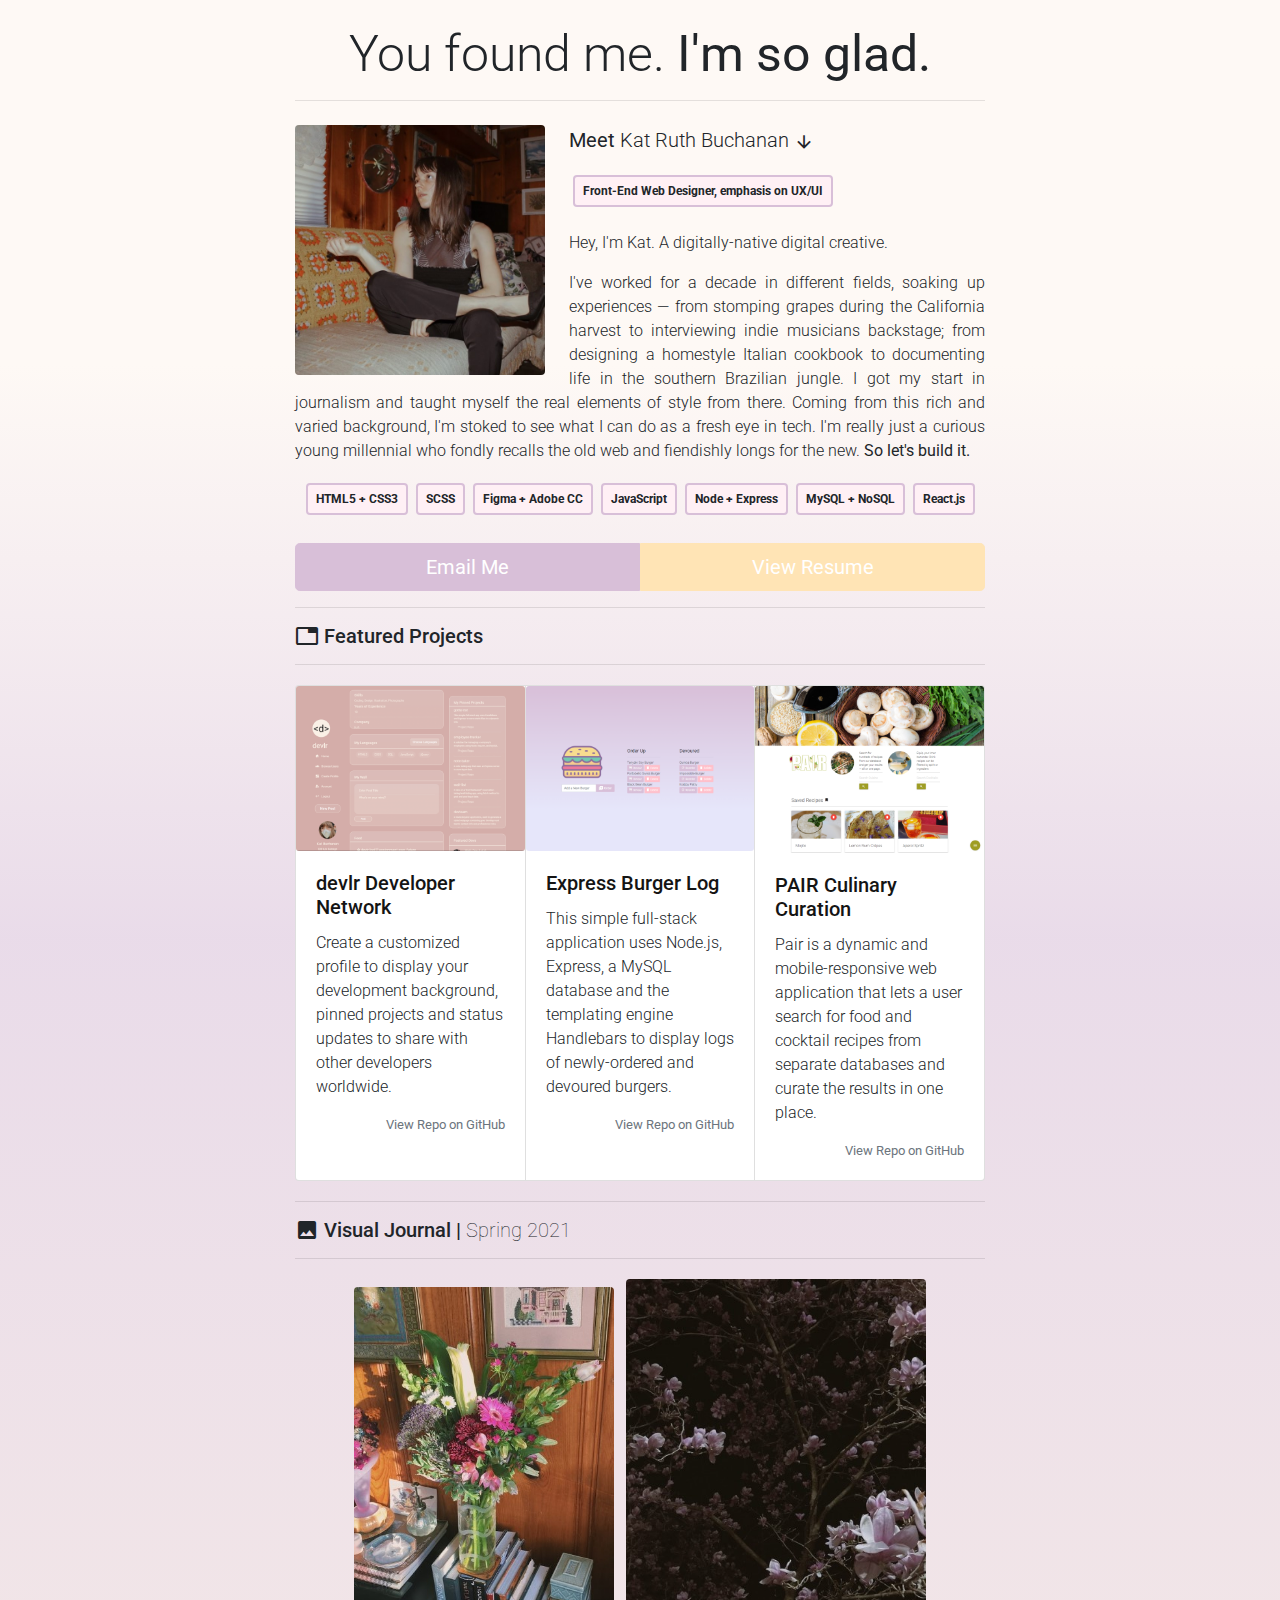
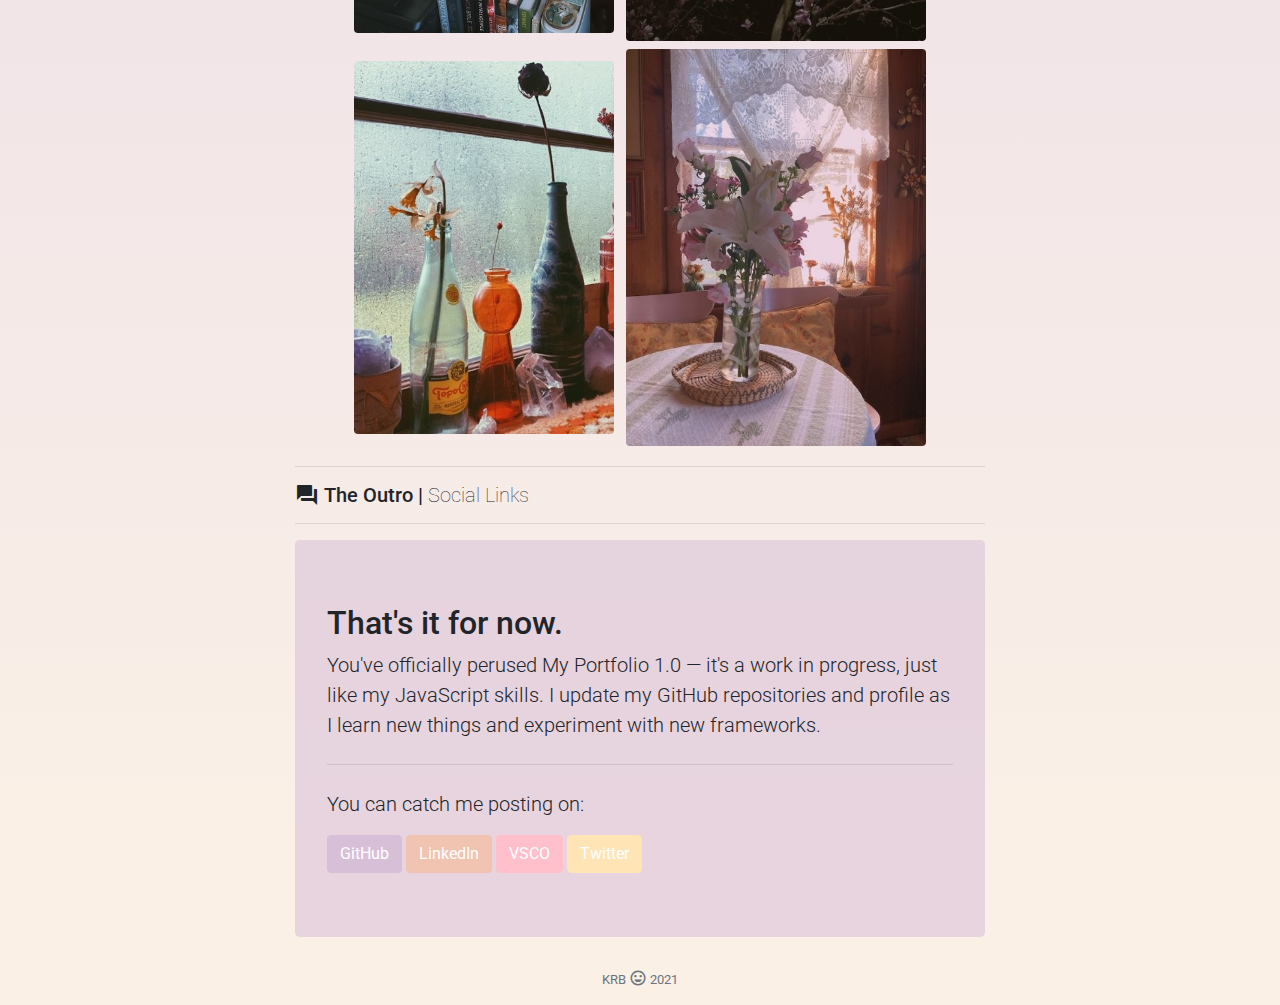
==== commit ed5bc72b: "linkedin btn" ====
--- a/index.html
+++ b/index.html
@@ -265,6 +265,14 @@
             >GitHub</a
           >
           <a
+            class="btn btn-dark"
+            href="https://www.linkedin.com/in/katsigndev/"
+            rel="noreferrer"
+            target="_blank"
+            role="button"
+            >LinkedIn</a
+          >
+          <a
             class="btn btn-secondary"
             href="https://vsco.co/neutcrew/gallery"
             rel="noreferrer"
--- a/assets/css/style.css
+++ b/assets/css/style.css
@@ -165,33 +165,33 @@
 
 .btn-dark {
   color: white;
-  background-color: thistle;
-  border-color: thistle;
+  background-color: #f1c3b1;
+  border-color: #f1c3b1;
 }
 .btn-dark:hover {
   color: white;
-  background-color: plum;
-  border-color: plum;
+  background-color: darksalmon;
+  border-color: darksalmon;
 }
 .btn-dark:focus,
 .btn-dark.focus {
   color: white;
-  background-color: plum;
-  border-color: plum;
+  background-color: darksalmon;
+  border-color: darksalmon;
   box-shadow: 0 0 0 0.2rem rgba(189, 168, 190, 0.5);
 }
 .btn-dark.disabled,
 .btn-dark:disabled {
   color: white;
-  background-color: thistle;
-  border-color: thistle;
+  background-color: #f1c3b1;
+  border-color: #f1c3b1;
 }
 .btn-dark:not(:disabled):not(.disabled):active,
 .btn-dark:not(:disabled):not(.disabled).active,
 .show > .btn-dark.dropdown-toggle {
   color: white;
-  background-color: plum;
-  border-color: plum;
+  background-color: darksalmon;
+  border-color: darksalmon;
 }
 .btn-dark:not(:disabled):not(.disabled):active:focus,
 .btn-dark:not(:disabled):not(.disabled).active:focus,
